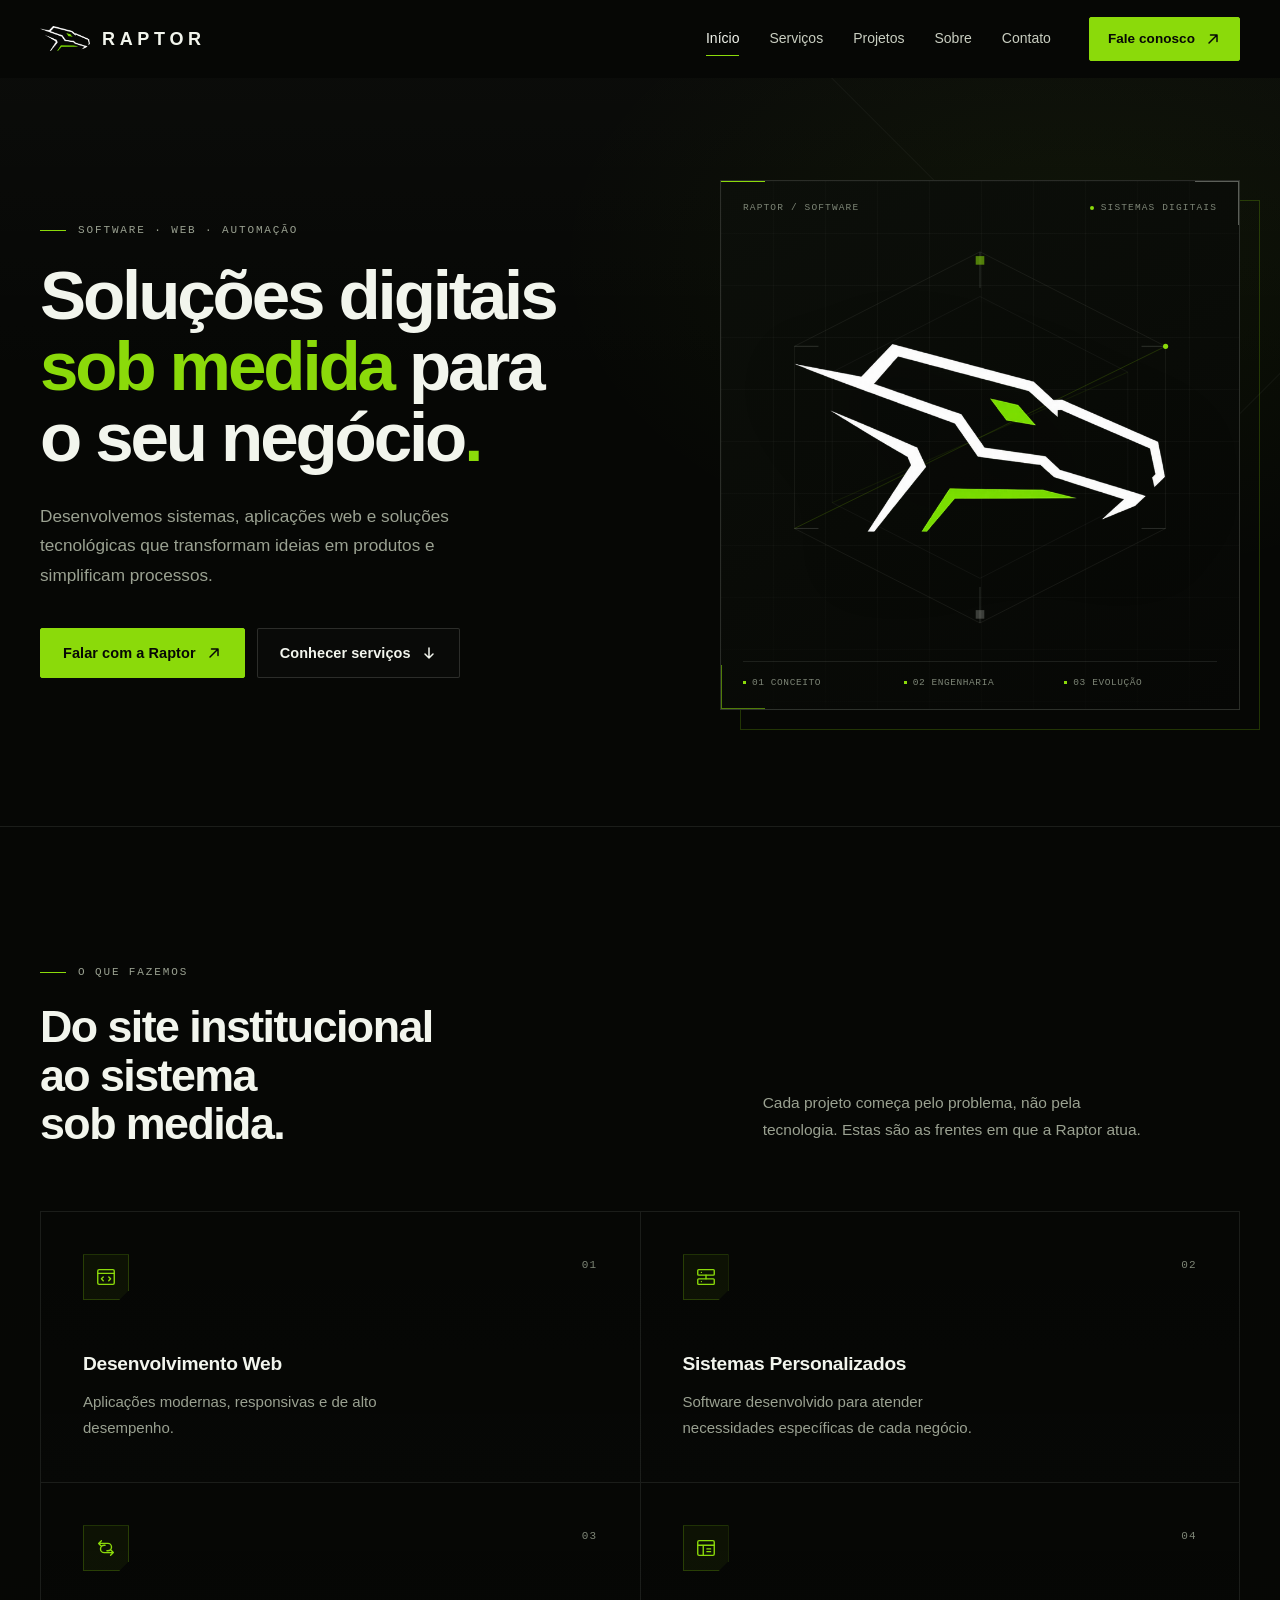
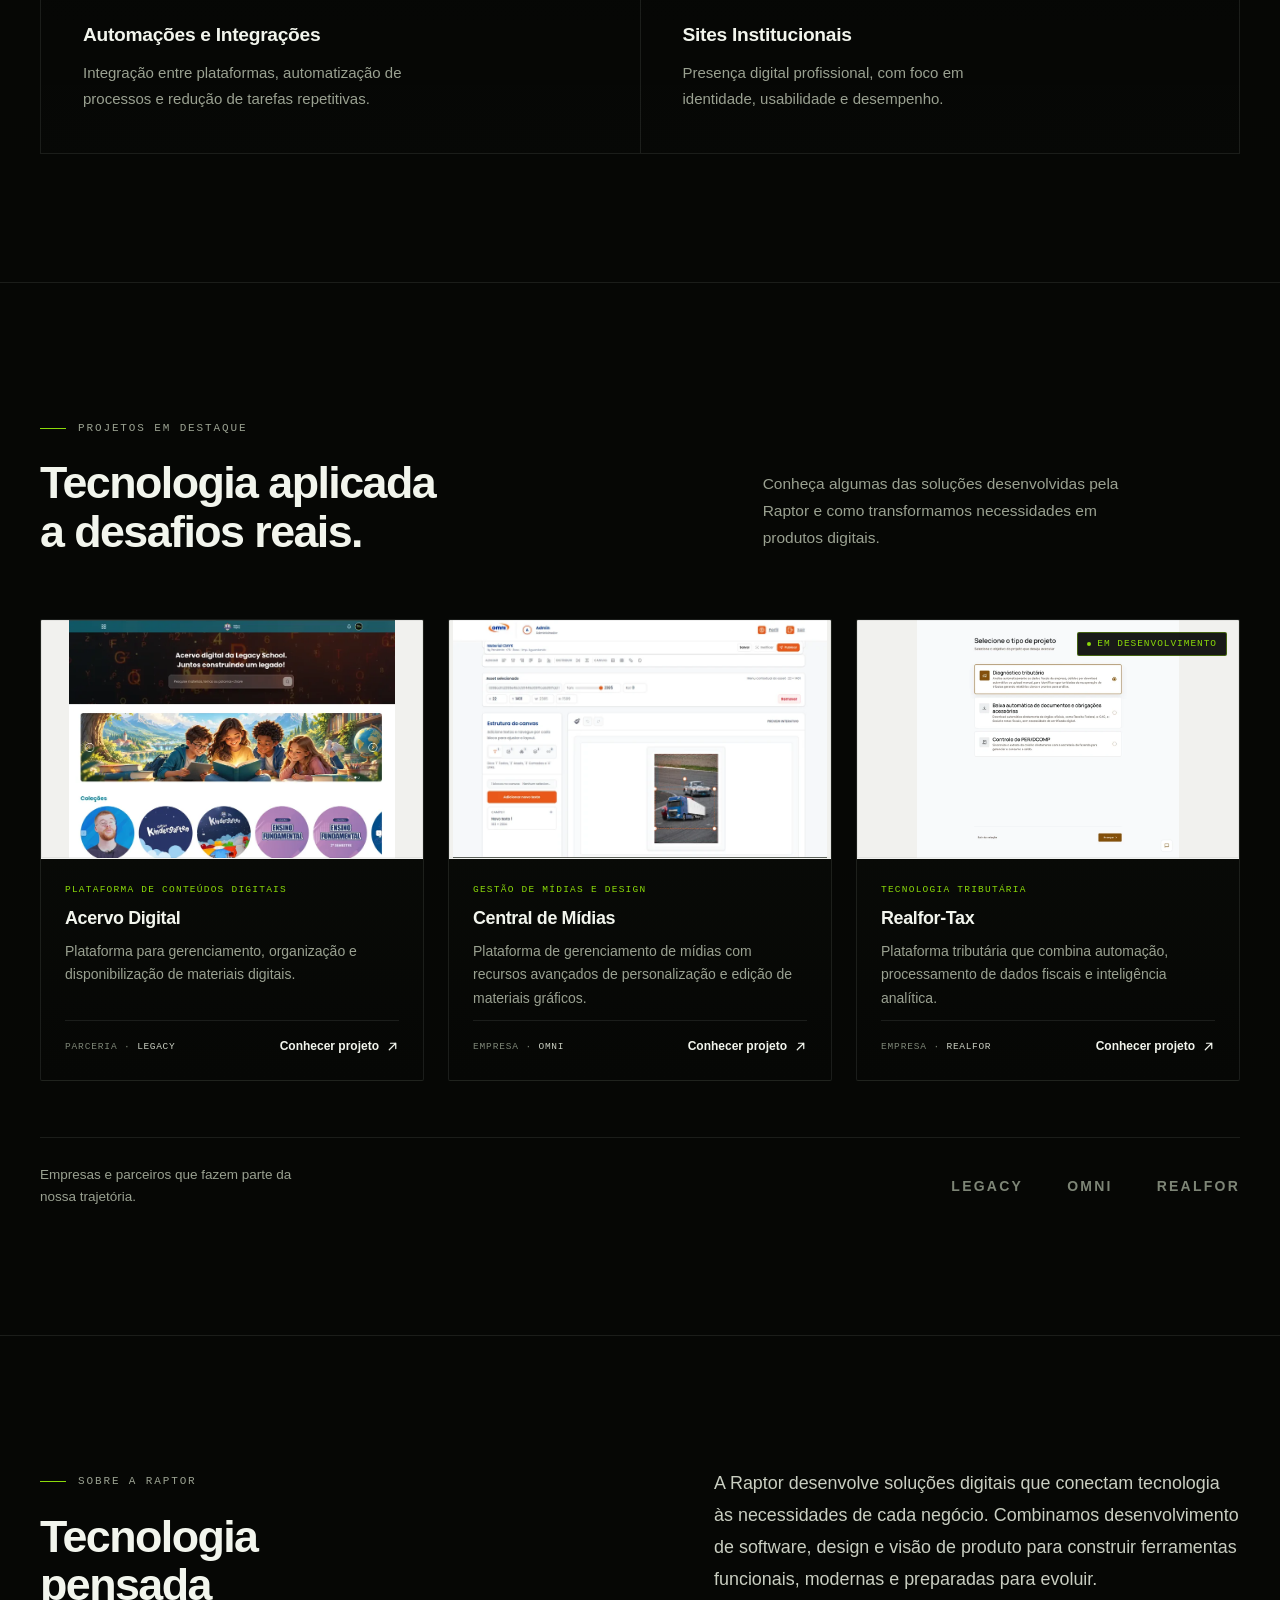
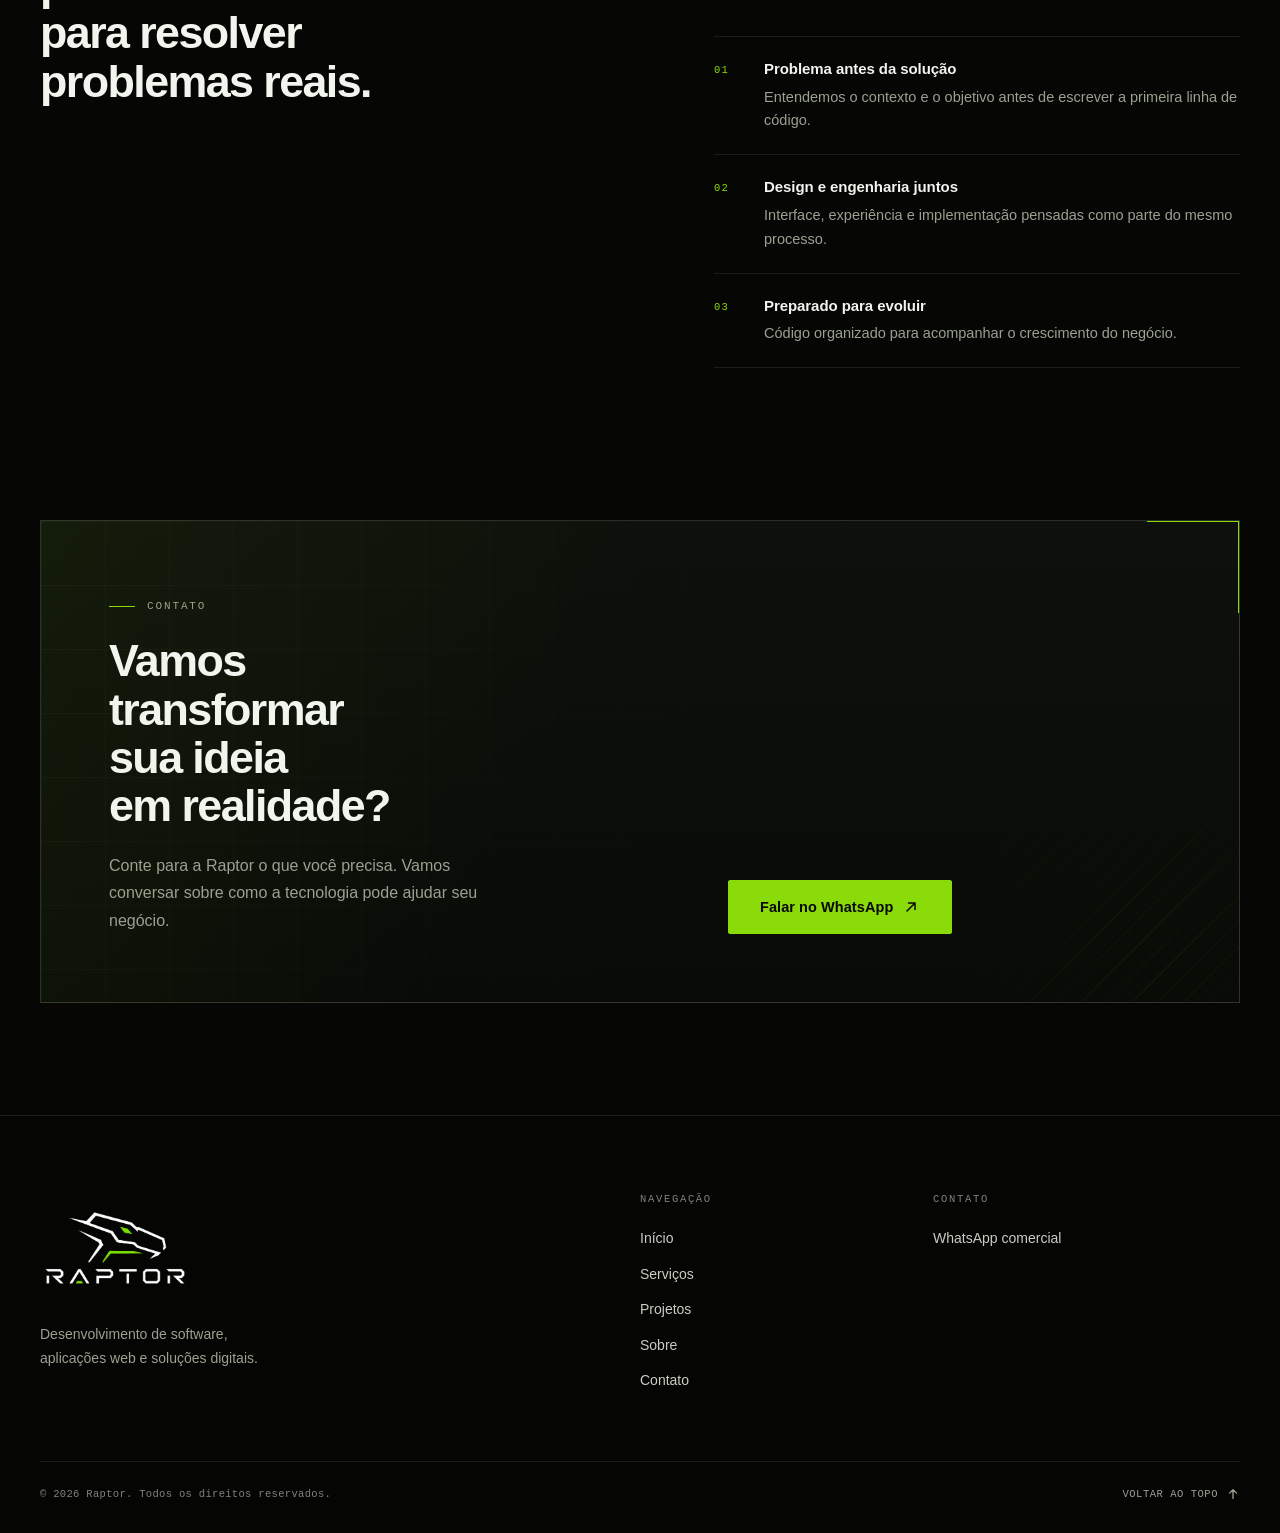
==== index.html @ cc2c335d "(initial): inicializa repositorio do site provisorio da Raptor" ====
<!DOCTYPE html>
<html lang="pt-BR" class="no-js">
<head>
  <meta charset="utf-8">
  <meta name="viewport" content="width=device-width, initial-scale=1">

  <title>Raptor — Desenvolvimento de software e soluções digitais</title>
  <meta name="description" content="A Raptor desenvolve sistemas, aplicações web e soluções digitais sob medida para o seu negócio.">
  <meta name="theme-color" content="#060705">
  <meta name="color-scheme" content="dark">

  <link rel="icon" href="assets/favicon.png" type="image/png" sizes="512x512">
  <link rel="apple-touch-icon" href="assets/favicon.png">
  <link rel="stylesheet" href="assets/styles.css">
  <link rel="preload" href="assets/logo-mark.webp" as="image" type="image/webp">

  <!-- Open Graph -->
  <meta property="og:type" content="website">
  <meta property="og:locale" content="pt_BR">
  <meta property="og:site_name" content="Raptor">
  <meta property="og:title" content="Raptor — Soluções digitais sob medida">
  <meta property="og:description" content="Sistemas, aplicações web e soluções tecnológicas que transformam ideias em produtos e simplificam processos.">
  <!-- PENDENTE: ao publicar, adicione og:url e use URLs absolutas em og:image/twitter:image. -->
  <meta property="og:image" content="assets/og-image.png">
  <meta property="og:image:width" content="1200">
  <meta property="og:image:height" content="630">
  <meta property="og:image:alt" content="Raptor — soluções digitais sob medida">
  <meta name="twitter:card" content="summary_large_image">
  <meta name="twitter:title" content="Raptor — Soluções digitais sob medida">
  <meta name="twitter:description" content="Sistemas, aplicações web e soluções tecnológicas que transformam ideias em produtos.">
  <meta name="twitter:image" content="assets/og-image.png">

  <script>document.documentElement.classList.replace('no-js', 'js');</script>
  <script src="assets/config.js" defer></script>
  <script src="assets/main.js" defer></script>
</head>
<body>
  <a class="skip-link" href="#conteudo">Pular para o conteúdo</a>

  <header class="site-header" data-header>
    <div class="container header__inner">
      <a class="brand" href="#inicio" aria-label="Raptor — ir para o início">
        <picture>
          <source srcset="assets/logo-mark.webp" type="image/webp">
          <img class="brand__mark" src="assets/logo-mark.png" alt="" width="640" height="326">
        </picture>
        <span class="brand__name">RAPTOR</span>
      </a>

      <nav class="nav" id="primary-nav" aria-label="Navegação principal">
        <ul class="nav__list">
          <li><a class="nav__link" href="#inicio" aria-current="true">Início</a></li>
          <li><a class="nav__link" href="#servicos">Serviços</a></li>
          <li><a class="nav__link" href="#projetos">Projetos</a></li>
          <li><a class="nav__link" href="#sobre">Sobre</a></li>
          <li><a class="nav__link" href="#contato">Contato</a></li>
        </ul>
        <a class="btn btn--primary nav__cta" href="#contato" data-whatsapp>
          Fale conosco
          <svg viewBox="0 0 16 16" fill="none" aria-hidden="true"><path d="M4 12 12 4M5.5 4H12v6.5" stroke="currentColor" stroke-width="1.5" stroke-linecap="round" stroke-linejoin="round"/></svg>
        </a>
      </nav>

      <button class="nav-toggle" type="button" aria-expanded="false" aria-controls="primary-nav" aria-label="Abrir menu">
        <span></span>
        <span></span>
      </button>
    </div>
  </header>

  <main id="conteudo">
    <!-- Hero -->
    <section class="hero" id="inicio" aria-labelledby="hero-title">
      <div class="container hero__grid">
        <div class="hero__content">
          <p class="eyebrow">Software · Web · Automação</p>
          <h1 class="hero__title" id="hero-title">
            Soluções digitais <span class="highlight">sob medida</span> para o seu negócio<span class="period">.</span>
          </h1>
          <p class="hero__lead">
            Desenvolvemos sistemas, aplicações web e soluções tecnológicas que transformam ideias em produtos e simplificam processos.
          </p>
          <div class="hero__actions">
            <a class="btn btn--primary" href="#contato" data-whatsapp>
              Falar com a Raptor
              <svg viewBox="0 0 16 16" fill="none" aria-hidden="true"><path d="M4 12 12 4M5.5 4H12v6.5" stroke="currentColor" stroke-width="1.5" stroke-linecap="round" stroke-linejoin="round"/></svg>
            </a>
            <a class="btn btn--secondary" href="#servicos">
              Conhecer serviços
              <svg viewBox="0 0 16 16" fill="none" aria-hidden="true"><path d="M8 3v10M4 9l4 4 4-4" stroke="currentColor" stroke-width="1.5" stroke-linecap="round" stroke-linejoin="round"/></svg>
            </a>
          </div>
        </div>

        <div class="hero__visual" aria-hidden="true">
          <div class="hero__frame"></div>
          <div class="hero__panel">
            <span class="hero__corner hero__corner--tr"></span>
            <span class="hero__corner hero__corner--bl"></span>

            <div class="hero__panel-top">
              <span>RAPTOR / SOFTWARE</span>
              <span class="hero__signal"><span class="hero__dot"></span>sistemas digitais</span>
            </div>

            <div class="hero__stage">
              <svg class="hero__geometry" viewBox="0 0 520 520" fill="none" preserveAspectRatio="xMidYMid meet">
                <path d="M260 44 476 154v212L260 476 44 366V154L260 44Z" stroke="rgba(241,246,235,.075)"/>
                <path d="M260 96 432 184v152L260 424 88 336V184L260 96Z" stroke="rgba(241,246,235,.05)"/>
                <path d="M44 366 476 154" stroke="rgba(139,218,10,.22)"/>
                <path d="M88 336 432 184" stroke="rgba(139,218,10,.10)"/>
                <path d="M260 44v42M260 434v42M44 154h28M448 154h28M44 366h28M448 366h28" stroke="rgba(241,246,235,.18)"/>
                <rect x="255" y="49" width="10" height="10" fill="#8bda0a" fill-opacity=".55"/>
                <rect x="255" y="461" width="10" height="10" fill="rgba(241,246,235,.22)"/>
                <circle cx="476" cy="154" r="3" fill="#8bda0a"/>
              </svg>
              <picture class="hero__mark">
                <source srcset="assets/logo-mark.webp" type="image/webp">
                <img src="assets/logo-mark.png" alt="" width="640" height="326" loading="eager" decoding="async">
              </picture>
            </div>

            <div class="hero__panel-bottom">
              <span><i></i>01 Conceito</span>
              <span><i></i>02 Engenharia</span>
              <span><i></i>03 Evolução</span>
            </div>
          </div>
        </div>
      </div>
    </section>

    <!-- Serviços -->
    <section class="section section--ruled" id="servicos" aria-labelledby="servicos-title">
      <div class="container">
        <div class="section-head">
          <div>
            <p class="eyebrow">O que fazemos</p>
            <h2 id="servicos-title">Do site institucional ao sistema sob medida.</h2>
          </div>
          <p class="section-head__intro">
            Cada projeto começa pelo problema, não pela tecnologia. Estas são as frentes em que a Raptor atua.
          </p>
        </div>

        <div class="services">
          <article class="service">
            <div class="service__top">
              <span class="service__icon">
                <svg viewBox="0 0 24 24" fill="none" aria-hidden="true"><rect x="3" y="4" width="18" height="16" rx="1.5" stroke="currentColor" stroke-width="1.5"/><path d="M3 8h18M9 12l-2 2 2 2M15 12l2 2-2 2" stroke="currentColor" stroke-width="1.5" stroke-linecap="round" stroke-linejoin="round"/></svg>
              </span>
              <span class="service__index">01</span>
            </div>
            <h3>Desenvolvimento Web</h3>
            <p>Aplicações modernas, responsivas e de alto desempenho.</p>
          </article>

          <article class="service">
            <div class="service__top">
              <span class="service__icon">
                <svg viewBox="0 0 24 24" fill="none" aria-hidden="true"><rect x="3" y="4" width="18" height="6" rx="1" stroke="currentColor" stroke-width="1.5"/><rect x="3" y="14" width="18" height="6" rx="1" stroke="currentColor" stroke-width="1.5"/><path d="M7 7h.01M7 17h.01M12 10v4" stroke="currentColor" stroke-width="1.5" stroke-linecap="round"/></svg>
              </span>
              <span class="service__index">02</span>
            </div>
            <h3>Sistemas Personalizados</h3>
            <p>Software desenvolvido para atender necessidades específicas de cada negócio.</p>
          </article>

          <article class="service">
            <div class="service__top">
              <span class="service__icon">
                <svg viewBox="0 0 24 24" fill="none" aria-hidden="true"><path d="M4 7h10a4 4 0 0 1 0 8h-1M7 4 4 7l3 3M20 17H10a4 4 0 0 1 0-8h1M17 14l3 3-3 3" stroke="currentColor" stroke-width="1.5" stroke-linecap="round" stroke-linejoin="round"/></svg>
              </span>
              <span class="service__index">03</span>
            </div>
            <h3>Automações e Integrações</h3>
            <p>Integração entre plataformas, automatização de processos e redução de tarefas repetitivas.</p>
          </article>

          <article class="service">
            <div class="service__top">
              <span class="service__icon">
                <svg viewBox="0 0 24 24" fill="none" aria-hidden="true"><rect x="3" y="4" width="18" height="16" rx="1.5" stroke="currentColor" stroke-width="1.5"/><path d="M3 9h18M9 9v11M13 13h4M13 16h4" stroke="currentColor" stroke-width="1.5" stroke-linecap="round"/></svg>
              </span>
              <span class="service__index">04</span>
            </div>
            <h3>Sites Institucionais</h3>
            <p>Presença digital profissional, com foco em identidade, usabilidade e desempenho.</p>
          </article>
        </div>
      </div>
    </section>

    <!-- Projetos -->
    <section class="section section--ruled" id="projetos" aria-labelledby="projetos-title">
      <div class="container">
        <div class="section-head">
          <div>
            <p class="eyebrow">Projetos em destaque</p>
            <h2 id="projetos-title">Tecnologia aplicada a desafios reais.</h2>
          </div>
          <p class="section-head__intro">
            Conheça algumas das soluções desenvolvidas pela Raptor e como transformamos necessidades em produtos digitais.
          </p>
        </div>

        <div class="projects">
          <a class="project-card" href="projetos/acervo-digital/" aria-label="Conhecer o projeto Acervo Digital">
            <div class="project-card__media">
              <picture>
                <source type="image/webp" srcset="projects/legacy/acervo-digital/home-sm.webp 800w, projects/legacy/acervo-digital/home-lg.webp 1312w" sizes="(max-width: 640px) 92vw, (max-width: 1024px) 90vw, 33vw">
                <img src="projects/legacy/acervo-digital/home.png" alt="Tela inicial do Acervo Digital." width="1312" height="956" loading="lazy" decoding="async">
              </picture>
            </div>
            <div class="project-card__body">
              <p class="project-card__cat">Plataforma de Conteúdos Digitais</p>
              <h3>Acervo Digital</h3>
              <p class="project-card__desc">Plataforma para gerenciamento, organização e disponibilização de materiais digitais.</p>
              <div class="project-card__foot">
                <span class="project-card__partner">Parceria · <strong>Legacy</strong></span>
                <span class="project-card__more">
                  Conhecer projeto
                  <svg viewBox="0 0 16 16" fill="none" aria-hidden="true"><path d="M4 12 12 4M5.5 4H12v6.5" stroke="currentColor" stroke-width="1.5" stroke-linecap="round" stroke-linejoin="round"/></svg>
                </span>
              </div>
            </div>
          </a>

          <a class="project-card" href="projetos/central-de-midias/" aria-label="Conhecer o projeto Central de Mídias">
            <div class="project-card__media">
              <picture>
                <source type="image/webp" srcset="projects/omni-co/central-midias/editor-sm.webp 800w, projects/omni-co/central-midias/editor-lg.webp 1502w" sizes="(max-width: 640px) 92vw, (max-width: 1024px) 90vw, 33vw">
                <img src="projects/omni-co/central-midias/editor.png" alt="Editor de imagens da Central de Mídias." width="1502" height="953" loading="lazy" decoding="async">
              </picture>
            </div>
            <div class="project-card__body">
              <p class="project-card__cat">Gestão de Mídias e Design</p>
              <h3>Central de Mídias</h3>
              <p class="project-card__desc">Plataforma de gerenciamento de mídias com recursos avançados de personalização e edição de materiais gráficos.</p>
              <div class="project-card__foot">
                <span class="project-card__partner">Empresa · <strong>Omni</strong></span>
                <span class="project-card__more">
                  Conhecer projeto
                  <svg viewBox="0 0 16 16" fill="none" aria-hidden="true"><path d="M4 12 12 4M5.5 4H12v6.5" stroke="currentColor" stroke-width="1.5" stroke-linecap="round" stroke-linejoin="round"/></svg>
                </span>
              </div>
            </div>
          </a>

          <a class="project-card" href="projetos/realfor-tax/" aria-label="Conhecer o projeto Realfor-Tax">
            <div class="project-card__media">
              <span class="pill project-card__status">Em desenvolvimento</span>
              <picture>
                <source type="image/webp" srcset="projects/realfor/realfor-tax/image-sm.webp 800w, projects/realfor/realfor-tax/image-lg.webp 1600w" sizes="(max-width: 640px) 92vw, (max-width: 1024px) 90vw, 33vw">
                <img src="projects/realfor/realfor-tax/image.png" alt="Tela de criação de projeto do Realfor-Tax." width="2560" height="2318" loading="lazy" decoding="async">
              </picture>
            </div>
            <div class="project-card__body">
              <p class="project-card__cat">Tecnologia Tributária</p>
              <h3>Realfor-Tax</h3>
              <p class="project-card__desc">Plataforma tributária que combina automação, processamento de dados fiscais e inteligência analítica.</p>
              <div class="project-card__foot">
                <span class="project-card__partner">Empresa · <strong>Realfor</strong></span>
                <span class="project-card__more">
                  Conhecer projeto
                  <svg viewBox="0 0 16 16" fill="none" aria-hidden="true"><path d="M4 12 12 4M5.5 4H12v6.5" stroke="currentColor" stroke-width="1.5" stroke-linecap="round" stroke-linejoin="round"/></svg>
                </span>
              </div>
            </div>
          </a>
        </div>

        <div class="partners">
          <p class="partners__label" id="partners-label">Empresas e parceiros que fazem parte da nossa trajetória.</p>
          <ul class="partners__list" aria-labelledby="partners-label">
            <li class="partner" data-partner="legacy">
              <span class="partner__name">Legacy</span>
            </li>
            <li class="partner" data-partner="omni">
              <span class="partner__name">Omni</span>
            </li>
            <li class="partner" data-partner="realfor">
              <span class="partner__name">Realfor</span>
            </li>
          </ul>
        </div>
      </div>
    </section>

    <!-- Sobre -->
    <section class="section section--ruled about" id="sobre" aria-labelledby="sobre-title">
      <div class="container about__grid">
        <div class="about__intro">
          <p class="eyebrow">Sobre a Raptor</p>
          <h2 id="sobre-title">Tecnologia pensada para resolver problemas reais.</h2>
        </div>

        <div class="about__body">
          <p class="about__lead">
            A Raptor desenvolve soluções digitais que conectam tecnologia às necessidades de cada negócio. Combinamos desenvolvimento de software, design e visão de produto para construir ferramentas funcionais, modernas e preparadas para evoluir.
          </p>

          <ul class="principles">
            <li>
              <span class="principles__num">01</span>
              <div>
                <h3>Problema antes da solução</h3>
                <p>Entendemos o contexto e o objetivo antes de escrever a primeira linha de código.</p>
              </div>
            </li>
            <li>
              <span class="principles__num">02</span>
              <div>
                <h3>Design e engenharia juntos</h3>
                <p>Interface, experiência e implementação pensadas como parte do mesmo processo.</p>
              </div>
            </li>
            <li>
              <span class="principles__num">03</span>
              <div>
                <h3>Preparado para evoluir</h3>
                <p>Código organizado para acompanhar o crescimento do negócio.</p>
              </div>
            </li>
          </ul>
        </div>
      </div>
    </section>

    <!-- Contato -->
    <section class="contact" id="contato" aria-labelledby="contato-title">
      <div class="container">
        <div class="contact__panel">
          <span class="contact__corner"></span>
          <div class="contact__copy">
            <p class="eyebrow">Contato</p>
            <h2 id="contato-title">Vamos transformar sua ideia em realidade?</h2>
            <p class="contact__lead">
              Conte para a Raptor o que você precisa. Vamos conversar sobre como a tecnologia pode ajudar seu negócio.
            </p>
          </div>

          <div class="contact__actions">
            <a class="btn btn--primary btn--large" href="#contato" data-whatsapp data-contact-cta>
              Falar no WhatsApp
              <svg viewBox="0 0 16 16" fill="none" aria-hidden="true"><path d="M4 12 12 4M5.5 4H12v6.5" stroke="currentColor" stroke-width="1.5" stroke-linecap="round" stroke-linejoin="round"/></svg>
            </a>
            <a class="btn btn--ghost" href="#contato" data-email-link hidden>
              Enviar e-mail
              <svg viewBox="0 0 16 16" fill="none" aria-hidden="true"><path d="M2.5 4.5h11v7h-11v-7ZM2.5 5l5.5 4 5.5-4" stroke="currentColor" stroke-width="1.5" stroke-linecap="round" stroke-linejoin="round"/></svg>
            </a>
            <p class="contact__note" id="contact-note" tabindex="-1" role="status" hidden>
              O canal de contato ainda não foi configurado.
            </p>
          </div>
        </div>
      </div>
    </section>
  </main>

  <footer class="footer">
    <div class="container">
      <div class="footer__grid">
        <div class="footer__brand">
          <a href="#inicio" aria-label="Raptor — ir para o início">
            <picture>
              <source srcset="assets/logo-raptor.webp" type="image/webp">
              <img src="assets/logo-raptor.png" alt="Raptor" width="900" height="643" loading="lazy" decoding="async">
            </picture>
          </a>
          <p>Desenvolvimento de software, aplicações web e soluções digitais.</p>
        </div>

        <nav class="footer__col" aria-label="Navegação do rodapé">
          <h2 class="footer__heading">Navegação</h2>
          <ul>
            <li><a class="footer__link" href="#inicio">Início</a></li>
            <li><a class="footer__link" href="#servicos">Serviços</a></li>
            <li><a class="footer__link" href="#projetos">Projetos</a></li>
            <li><a class="footer__link" href="#sobre">Sobre</a></li>
            <li><a class="footer__link" href="#contato">Contato</a></li>
          </ul>
        </nav>

        <div class="footer__col">
          <h2 class="footer__heading">Contato</h2>
          <ul>
            <li><a class="footer__link" href="#contato" data-whatsapp>WhatsApp comercial</a></li>
            <li hidden>
              <a class="footer__link" href="#contato" data-email-link hidden>
                <span data-email-text>E-mail</span>
              </a>
            </li>
            <li hidden><a class="footer__link" href="#contato" data-social="linkedin" hidden>LinkedIn</a></li>
            <li hidden><a class="footer__link" href="#contato" data-social="instagram" hidden>Instagram</a></li>
            <li hidden><a class="footer__link" href="#contato" data-social="github" hidden>GitHub</a></li>
          </ul>
        </div>
      </div>

      <div class="footer__bottom">
        <p>© <span data-year>2026</span> Raptor. Todos os direitos reservados.</p>
        <a class="footer__top" href="#inicio">
          Voltar ao topo
          <svg viewBox="0 0 16 16" fill="none" aria-hidden="true"><path d="M8 13V3M4 7l4-4 4 4" stroke="currentColor" stroke-width="1.5" stroke-linecap="round" stroke-linejoin="round"/></svg>
        </a>
      </div>
    </div>
  </footer>
</body>
</html>
---- assets/styles.css ----
/* ==========================================================================
   Raptor — landing page institucional
   ========================================================================== */

:root {
  --bg: #060705;
  --bg-deep: #050604;
  --surface: #0b0d09;
  --surface-2: #0e110c;
  --line: rgba(241, 246, 235, 0.09);
  --line-mid: rgba(241, 246, 235, 0.15);
  --line-strong: rgba(241, 246, 235, 0.24);
  --text: #f2f5ed;
  --text-soft: #c9cec1;
  --muted: #9aa191;
  --muted-dim: #7d8576;
  --green: #8bda0a;
  --green-hover: #9bea1a;
  --green-soft: rgba(139, 218, 10, 0.1);
  --green-line: rgba(139, 218, 10, 0.38);

  --font-sans: "Inter", "SF Pro Display", -apple-system, BlinkMacSystemFont, "Segoe UI", Roboto, Ubuntu, Cantarell, "Noto Sans", "Helvetica Neue", Arial, sans-serif;
  --font-mono: ui-monospace, SFMono-Regular, "SF Mono", Menlo, Consolas, "Liberation Mono", monospace;

  --header-h: 78px;
  --container: 1200px;
  --gutter: clamp(20px, 4vw, 40px);
  --ease: cubic-bezier(0.22, 0.61, 0.36, 1);
}

/* Base -------------------------------------------------------------------- */

*,
*::before,
*::after {
  box-sizing: border-box;
}

html {
  -webkit-text-size-adjust: 100%;
  scroll-behavior: smooth;
}

body {
  margin: 0;
  background: var(--bg);
  color: var(--text);
  font-family: var(--font-sans);
  font-size: 16px;
  line-height: 1.6;
  -webkit-font-smoothing: antialiased;
  -moz-osx-font-smoothing: grayscale;
  text-rendering: optimizeLegibility;
  overflow-x: hidden;
}

body.menu-open {
  overflow: hidden;
}

img,
svg,
picture {
  display: block;
}

img {
  max-width: 100%;
  height: auto;
}

h1,
h2,
h3,
p {
  margin: 0;
}

h1,
h2,
h3 {
  font-weight: 600;
  letter-spacing: -0.03em;
}

ul {
  margin: 0;
  padding: 0;
  list-style: none;
}

a {
  color: inherit;
  text-decoration: none;
}

button {
  font: inherit;
  color: inherit;
}

[hidden] {
  display: none !important;
}

::selection {
  background: var(--green);
  color: var(--bg);
}

:focus-visible {
  outline: 2px solid var(--green);
  outline-offset: 4px;
}

main {
  display: block;
}

.container {
  width: 100%;
  max-width: calc(var(--container) + (var(--gutter) * 2));
  margin-inline: auto;
  padding-inline: var(--gutter);
}

.skip-link {
  position: fixed;
  top: 12px;
  left: 12px;
  z-index: 300;
  padding: 12px 18px;
  background: var(--green);
  color: var(--bg);
  font-size: 14px;
  font-weight: 600;
  transform: translateY(-160%);
  transition: transform 0.2s var(--ease);
}

.skip-link:focus {
  transform: translateY(0);
  outline-color: var(--text);
}

/* Shared elements --------------------------------------------------------- */

.eyebrow {
  display: inline-flex;
  align-items: center;
  gap: 12px;
  margin-bottom: 22px;
  color: var(--muted);
  font-family: var(--font-mono);
  font-size: 11px;
  font-weight: 500;
  letter-spacing: 0.17em;
  line-height: 1.4;
  text-transform: uppercase;
}

.eyebrow::before {
  content: "";
  flex: none;
  width: 26px;
  height: 1px;
  background: var(--green);
}

.section {
  position: relative;
  padding-block: clamp(84px, 10vw, 128px);
}

.section--ruled {
  border-top: 1px solid var(--line);
}

section[id] {
  scroll-margin-top: calc(var(--header-h) + 28px);
}

h2 {
  max-width: 18ch;
  font-size: clamp(1.95rem, 3.5vw, 2.95rem);
  line-height: 1.08;
  letter-spacing: -0.035em;
  text-wrap: balance;
}

.btn {
  position: relative;
  display: inline-flex;
  align-items: center;
  justify-content: center;
  gap: 10px;
  min-height: 50px;
  padding: 0 22px;
  border: 1px solid transparent;
  border-radius: 2px;
  font-size: 14.5px;
  font-weight: 600;
  line-height: 1;
  letter-spacing: 0.005em;
  cursor: pointer;
  transition:
    background-color 0.22s var(--ease),
    border-color 0.22s var(--ease),
    color 0.22s var(--ease),
    transform 0.22s var(--ease);
}

.btn svg {
  flex: none;
  width: 16px;
  height: 16px;
  transition: transform 0.25s var(--ease);
}

.btn:active {
  transform: translateY(0) scale(0.99);
}

.btn--primary {
  background: var(--green);
  border-color: var(--green);
  color: #070806;
}

.btn--primary svg {
  color: #070806;
}

.btn--primary:hover {
  background: var(--green-hover);
  border-color: var(--green-hover);
  transform: translateY(-1px);
}

.btn--primary:hover svg {
  transform: translate(2px, -2px);
}

.btn--secondary,
.btn--ghost {
  background: rgba(241, 246, 235, 0.015);
  border-color: var(--line-mid);
  color: var(--text);
}

.btn--secondary:hover,
.btn--ghost:hover {
  background: var(--green-soft);
  border-color: var(--green-line);
  color: var(--green);
  transform: translateY(-1px);
}

.btn--secondary:hover svg {
  transform: translateY(2px);
}

.btn--ghost:hover svg {
  transform: translate(1px, -1px);
}

.btn--large {
  min-height: 54px;
  padding-inline: 28px;
}

/* Header ------------------------------------------------------------------ */

.site-header {
  position: sticky;
  top: 0;
  z-index: 100;
  height: var(--header-h);
  border-bottom: 1px solid transparent;
  transition:
    background-color 0.3s var(--ease),
    border-color 0.3s var(--ease),
    backdrop-filter 0.3s var(--ease);
}

.site-header.is-scrolled,
.site-header.is-open {
  background: rgba(6, 7, 5, 0.88);
  border-bottom-color: var(--line);
  -webkit-backdrop-filter: blur(14px);
  backdrop-filter: blur(14px);
}

.header__inner {
  display: flex;
  align-items: center;
  justify-content: space-between;
  gap: 32px;
  height: 100%;
}

.brand {
  display: inline-flex;
  align-items: center;
  gap: 12px;
  flex: none;
}

.brand__mark {
  width: 50px;
  height: auto;
}

.brand__name {
  padding-top: 1px;
  font-size: 18px;
  font-weight: 700;
  letter-spacing: 0.26em;
  line-height: 1;
}

.nav {
  display: flex;
  align-items: center;
  gap: 38px;
  margin-left: auto;
}

.nav__list {
  display: flex;
  align-items: center;
  gap: 30px;
}

.nav__link {
  position: relative;
  display: inline-block;
  padding-block: 9px;
  color: var(--text-soft);
  font-size: 14px;
  font-weight: 500;
  transition: color 0.2s var(--ease);
}

.nav__link::after {
  content: "";
  position: absolute;
  right: 100%;
  bottom: 3px;
  left: 0;
  height: 1px;
  background: var(--green);
  transition: right 0.3s var(--ease);
}

.nav__link:hover,
.nav__link[aria-current="true"] {
  color: var(--text);
}

.nav__link:hover::after,
.nav__link[aria-current="true"]::after {
  right: 0;
}

.nav__cta {
  min-height: 44px;
  padding-inline: 18px;
  font-size: 13.5px;
}

.nav-toggle {
  display: none;
  place-items: center;
  width: 44px;
  height: 44px;
  padding: 0;
  background: transparent;
  border: 1px solid var(--line-mid);
  border-radius: 2px;
  cursor: pointer;
}

.nav-toggle span {
  grid-area: 1 / 1;
  width: 18px;
  height: 1px;
  background: var(--text);
  transition: transform 0.25s var(--ease);
}

.nav-toggle span:first-child {
  transform: translateY(-3px);
}

.nav-toggle span:last-child {
  transform: translateY(3px);
}

.site-header.is-open .nav-toggle span:first-child {
  transform: rotate(45deg);
}

.site-header.is-open .nav-toggle span:last-child {
  transform: rotate(-45deg);
}

/* Hero -------------------------------------------------------------------- */

.hero {
  position: relative;
  isolation: isolate;
  overflow: clip;
  padding-block: clamp(64px, 8vw, 104px) clamp(72px, 9vw, 116px);
}

.hero::before {
  content: "";
  position: absolute;
  inset: 0;
  z-index: -1;
  background:
    radial-gradient(62% 66% at 84% 24%, rgba(139, 218, 10, 0.055), transparent 66%),
    linear-gradient(180deg, rgba(241, 246, 235, 0.018), transparent 42%);
  pointer-events: none;
}

.hero::after {
  content: "";
  position: absolute;
  z-index: -1;
  top: -24vw;
  right: -16vw;
  width: 44vw;
  height: 44vw;
  border: 1px solid rgba(241, 246, 235, 0.04);
  transform: rotate(45deg);
  pointer-events: none;
}

.hero__grid {
  display: grid;
  grid-template-columns: minmax(0, 1.06fr) minmax(0, 0.94fr);
  align-items: center;
  gap: clamp(44px, 6vw, 84px);
}

.hero__content {
  position: relative;
  z-index: 1;
}

.hero__title {
  max-width: 15ch;
  font-size: clamp(2.55rem, 5.4vw, 4.4rem);
  line-height: 1.03;
  letter-spacing: -0.045em;
  text-wrap: balance;
}

.hero__title .highlight {
  color: var(--green);
  white-space: nowrap;
}

.hero__title .period {
  color: var(--green);
}

.hero__lead {
  max-width: 47ch;
  margin-top: 28px;
  color: var(--muted);
  font-size: clamp(1rem, 1.4vw, 1.075rem);
  line-height: 1.72;
}

.hero__actions {
  display: flex;
  flex-wrap: wrap;
  gap: 12px;
  margin-top: 38px;
}

.hero__visual {
  position: relative;
  justify-self: end;
  width: 100%;
  max-width: 520px;
  aspect-ratio: 1 / 1.02;
}

.hero__frame {
  position: absolute;
  inset: 20px -20px -20px 20px;
  border: 1px solid rgba(139, 218, 10, 0.22);
  pointer-events: none;
}

.hero__panel {
  position: relative;
  display: flex;
  flex-direction: column;
  height: 100%;
  padding: 20px 22px;
  overflow: hidden;
  border: 1px solid var(--line-mid);
  background:
    linear-gradient(152deg, #0c0f0a 0%, #090b07 52%, #060705 100%);
}

.hero__panel::before {
  content: "";
  position: absolute;
  inset: 0;
  background-image:
    linear-gradient(to right, rgba(241, 246, 235, 0.035) 1px, transparent 1px),
    linear-gradient(to bottom, rgba(241, 246, 235, 0.035) 1px, transparent 1px);
  background-size: 52px 52px;
  -webkit-mask-image: radial-gradient(120% 100% at 50% 42%, #000 26%, transparent 76%);
  mask-image: radial-gradient(120% 100% at 50% 42%, #000 26%, transparent 76%);
  pointer-events: none;
}

.hero__panel::after {
  content: "";
  position: absolute;
  top: 0;
  left: 0;
  width: 44px;
  height: 1px;
  background: var(--green);
  box-shadow: 0 0 0 0 transparent;
}

.hero__corner {
  position: absolute;
  width: 44px;
  height: 44px;
  pointer-events: none;
}

.hero__corner--tr {
  top: 0;
  right: 0;
  border-top: 1px solid rgba(241, 246, 235, 0.35);
  border-right: 1px solid rgba(241, 246, 235, 0.35);
}

.hero__corner--bl {
  bottom: 0;
  left: 0;
  border-bottom: 1px solid rgba(139, 218, 10, 0.55);
  border-left: 1px solid rgba(139, 218, 10, 0.55);
}

.hero__panel-top {
  position: relative;
  z-index: 1;
  display: flex;
  align-items: center;
  justify-content: space-between;
  gap: 12px;
  color: var(--muted-dim);
  font-family: var(--font-mono);
  font-size: 9.5px;
  letter-spacing: 0.12em;
  line-height: 1.4;
  text-transform: uppercase;
}

.hero__signal {
  display: inline-flex;
  align-items: center;
  gap: 7px;
}

.hero__dot {
  width: 4px;
  height: 4px;
  background: var(--green);
  border-radius: 50%;
}

.hero__stage {
  position: relative;
  display: grid;
  flex: 1;
  place-items: center;
  min-height: 0;
  padding-block: 16px;
}

.hero__geometry {
  position: absolute;
  inset: 0;
  width: 100%;
  height: 100%;
}

.hero__mark {
  position: relative;
  z-index: 1;
  width: 78%;
  max-width: 390px;
  filter: drop-shadow(0 20px 34px rgba(0, 0, 0, 0.5));
}

.hero__mark img {
  width: 100%;
  height: auto;
}

.hero__panel-bottom {
  position: relative;
  z-index: 1;
  display: grid;
  grid-template-columns: repeat(3, minmax(0, 1fr));
  gap: 8px;
  padding-top: 14px;
  border-top: 1px solid var(--line);
  color: var(--muted-dim);
  font-family: var(--font-mono);
  font-size: 9.5px;
  letter-spacing: 0.06em;
  line-height: 1.4;
  text-transform: uppercase;
}

.hero__panel-bottom span {
  display: inline-flex;
  align-items: center;
  gap: 6px;
  white-space: nowrap;
}

.hero__panel-bottom i {
  width: 3px;
  height: 3px;
  flex: none;
  background: var(--green);
}

@media (prefers-reduced-motion: no-preference) {
  .hero__content > * {
    animation: hero-in 0.75s var(--ease) both;
  }

  .hero__content > :nth-child(2) {
    animation-delay: 0.06s;
  }

  .hero__content > :nth-child(3) {
    animation-delay: 0.12s;
  }

  .hero__content > :nth-child(4) {
    animation-delay: 0.18s;
  }

  .hero__visual {
    animation: hero-visual-in 1s 0.12s var(--ease) both;
  }
}

@keyframes hero-in {
  from {
    opacity: 0;
    transform: translateY(14px);
  }
  to {
    opacity: 1;
    transform: translateY(0);
  }
}

@keyframes hero-visual-in {
  from {
    opacity: 0;
    transform: translateY(18px) scale(0.99);
  }
  to {
    opacity: 1;
    transform: translateY(0) scale(1);
  }
}

/* Services ---------------------------------------------------------------- */

.section-head {
  display: grid;
  grid-template-columns: minmax(0, 1.15fr) minmax(0, 0.85fr);
  align-items: end;
  gap: clamp(32px, 6vw, 88px);
  margin-bottom: clamp(44px, 5.5vw, 64px);
}

.section-head h2 {
  max-width: 16ch;
}

.section-head__intro {
  max-width: 44ch;
  margin-bottom: 4px;
  color: var(--muted);
  font-size: 15.5px;
  line-height: 1.72;
}

.services {
  display: grid;
  grid-template-columns: repeat(2, minmax(0, 1fr));
  border-top: 1px solid var(--line);
  border-left: 1px solid var(--line);
}

.service {
  position: relative;
  padding: clamp(28px, 3.4vw, 42px);
  border-right: 1px solid var(--line);
  border-bottom: 1px solid var(--line);
  background: linear-gradient(180deg, transparent, rgba(241, 246, 235, 0.008));
  transition: background-color 0.3s var(--ease);
}

.service::before {
  content: "";
  position: absolute;
  top: -1px;
  left: 0;
  width: 0;
  height: 1px;
  background: var(--green);
  transition: width 0.4s var(--ease);
}

.service:hover {
  background: var(--surface);
}

.service:hover::before {
  width: 100%;
}

.service__top {
  display: flex;
  align-items: flex-start;
  justify-content: space-between;
  margin-bottom: clamp(36px, 4.5vw, 52px);
}

.service__icon {
  display: grid;
  place-items: center;
  width: 46px;
  height: 46px;
  color: var(--green);
  background: rgba(139, 218, 10, 0.055);
  border: 1px solid rgba(139, 218, 10, 0.22);
  clip-path: polygon(0 0, 100% 0, 100% calc(100% - 10px), calc(100% - 10px) 100%, 0 100%);
  transition:
    background-color 0.25s var(--ease),
    border-color 0.25s var(--ease);
}

.service:hover .service__icon {
  background: rgba(139, 218, 10, 0.11);
  border-color: rgba(139, 218, 10, 0.42);
}

.service__icon svg {
  width: 22px;
  height: 22px;
}

.service__index {
  padding-top: 3px;
  color: var(--muted-dim);
  font-family: var(--font-mono);
  font-size: 11px;
  letter-spacing: 0.12em;
}

.service h3 {
  margin-bottom: 12px;
  font-size: clamp(1.12rem, 1.5vw, 1.28rem);
  font-weight: 600;
  line-height: 1.3;
  letter-spacing: -0.015em;
}

.service p {
  max-width: 40ch;
  color: var(--muted);
  font-size: 15px;
  line-height: 1.7;
}

/* About ------------------------------------------------------------------- */

.about__grid {
  display: grid;
  grid-template-columns: minmax(0, 1fr) minmax(0, 0.92fr);
  gap: clamp(48px, 8vw, 120px);
}

.about__intro h2 {
  max-width: 14ch;
}

.about__body {
  padding-top: 4px;
}

.about__lead {
  margin-bottom: 40px;
  color: var(--text-soft);
  font-size: clamp(1.02rem, 1.4vw, 1.14rem);
  line-height: 1.78;
}

.principles {
  border-top: 1px solid var(--line);
}

.principles li {
  display: grid;
  grid-template-columns: 38px minmax(0, 1fr);
  gap: 12px;
  padding-block: 21px;
  border-bottom: 1px solid var(--line);
}

.principles__num {
  padding-top: 4px;
  color: var(--green);
  font-family: var(--font-mono);
  font-size: 10.5px;
  letter-spacing: 0.1em;
}

.principles h3 {
  margin-bottom: 5px;
  font-size: 15px;
  font-weight: 600;
  line-height: 1.5;
  letter-spacing: -0.005em;
}

.principles p {
  color: var(--muted);
  font-size: 14.5px;
  line-height: 1.65;
}

/* Contact ----------------------------------------------------------------- */

.contact {
  padding-block: clamp(16px, 2vw, 24px) clamp(72px, 9vw, 112px);
}

.contact__panel {
  position: relative;
  display: grid;
  grid-template-columns: minmax(0, 1.1fr) minmax(0, 0.9fr);
  align-items: end;
  gap: clamp(40px, 6vw, 80px);
  overflow: hidden;
  padding: clamp(36px, 5.5vw, 68px);
  border: 1px solid var(--line-mid);
  background:
    linear-gradient(118deg, rgba(139, 218, 10, 0.06), transparent 44%),
    linear-gradient(180deg, #0d100b, #090b07);
}

.contact__panel::before {
  content: "";
  position: absolute;
  inset: 0;
  background-image:
    linear-gradient(to right, rgba(241, 246, 235, 0.035) 1px, transparent 1px),
    linear-gradient(to bottom, rgba(241, 246, 235, 0.035) 1px, transparent 1px);
  background-size: 64px 64px;
  -webkit-mask-image: linear-gradient(110deg, #000 0%, transparent 62%);
  mask-image: linear-gradient(110deg, #000 0%, transparent 62%);
  pointer-events: none;
}

.contact__panel::after {
  content: "";
  position: absolute;
  right: -90px;
  bottom: -130px;
  width: 380px;
  height: 380px;
  background: repeating-linear-gradient(
    135deg,
    rgba(139, 218, 10, 0.12) 0 1px,
    transparent 1px 18px
  );
  -webkit-mask-image: radial-gradient(closest-side, #000, transparent);
  mask-image: radial-gradient(closest-side, #000, transparent);
  opacity: 0.55;
  pointer-events: none;
}

.contact__corner {
  position: absolute;
  top: 0;
  right: 0;
  width: 92px;
  height: 92px;
  border-top: 1px solid var(--green);
  border-right: 1px solid var(--green);
  pointer-events: none;
}

.contact__copy,
.contact__actions {
  position: relative;
  z-index: 1;
}

.contact__copy h2 {
  max-width: 15ch;
}

.contact__lead {
  max-width: 46ch;
  margin-top: 22px;
  color: var(--muted);
  font-size: 16px;
  line-height: 1.72;
}

.contact__actions {
  display: flex;
  flex-direction: column;
  align-items: flex-start;
  gap: 14px;
}

.contact__actions .btn {
  min-width: 224px;
}

.contact__note {
  max-width: 36ch;
  color: var(--green);
  font-size: 13px;
  line-height: 1.55;
}

.contact__note:focus {
  outline: none;
}

/* Footer ------------------------------------------------------------------ */

.footer {
  padding-block: clamp(52px, 6vw, 76px) 30px;
  border-top: 1px solid var(--line);
  background: var(--bg-deep);
}

.footer__grid {
  display: grid;
  grid-template-columns: 1.5fr 0.62fr 0.88fr;
  gap: clamp(40px, 6vw, 80px);
}

.footer__brand img {
  width: 152px;
  margin-bottom: 22px;
}

.footer__brand p {
  max-width: 31ch;
  color: var(--muted);
  font-size: 14px;
  line-height: 1.7;
}

.footer__heading {
  margin-bottom: 18px;
  color: var(--muted-dim);
  font-family: var(--font-mono);
  font-size: 10.5px;
  font-weight: 500;
  letter-spacing: 0.16em;
  line-height: 1.4;
  text-transform: uppercase;
}

.footer__col ul {
  display: grid;
  gap: 10px;
}

.footer__link {
  display: inline-block;
  color: var(--text-soft);
  font-size: 14px;
  overflow-wrap: anywhere;
  transition: color 0.2s var(--ease);
}

.footer__link:hover {
  color: var(--green);
}

.footer__bottom {
  display: flex;
  align-items: center;
  justify-content: space-between;
  gap: 20px;
  margin-top: clamp(48px, 6vw, 68px);
  padding-top: 24px;
  border-top: 1px solid var(--line);
}

.footer__bottom p {
  color: var(--muted-dim);
  font-family: var(--font-mono);
  font-size: 10.5px;
  letter-spacing: 0.03em;
  line-height: 1.5;
}

.footer__top {
  display: inline-flex;
  align-items: center;
  gap: 8px;
  color: var(--muted);
  font-family: var(--font-mono);
  font-size: 10.5px;
  letter-spacing: 0.05em;
  text-transform: uppercase;
  transition: color 0.2s var(--ease);
}

.footer__top svg {
  width: 14px;
  height: 14px;
  transition: transform 0.25s var(--ease);
}

.footer__top:hover {
  color: var(--green);
}

.footer__top:hover svg {
  transform: translateY(-2px);
}

/* Responsive -------------------------------------------------------------- */

@media (max-width: 1024px) {
  .hero__grid {
    gap: 44px;
  }

  .hero__visual {
    max-width: 460px;
  }

  .hero__title {
    font-size: clamp(2.5rem, 5.6vw, 3.9rem);
  }
}

@media (max-width: 920px) {
  :root {
    --header-h: 68px;
  }

  .nav-toggle {
    display: grid;
    position: relative;
    z-index: 2;
  }

  .nav {
    position: fixed;
    inset: var(--header-h) 0 auto;
    display: flex;
    flex-direction: column;
    align-items: stretch;
    gap: 0;
    height: calc(100vh - var(--header-h));
    height: calc(100dvh - var(--header-h));
    margin: 0;
    padding: 28px var(--gutter) 40px;
    overflow-y: auto;
    background: var(--bg);
    border-top: 1px solid var(--line);
    opacity: 0;
    visibility: hidden;
    transform: translateY(-8px);
    transition:
      opacity 0.25s var(--ease),
      transform 0.25s var(--ease),
      visibility 0s linear 0.25s;
  }

  .site-header.is-open .nav {
    opacity: 1;
    visibility: visible;
    transform: translateY(0);
    transition-delay: 0s;
  }

  .nav__list {
    flex-direction: column;
    align-items: stretch;
    gap: 0;
  }

  .nav__link {
    display: block;
    padding-block: 18px;
    border-bottom: 1px solid var(--line);
    font-size: 22px;
    font-weight: 500;
    letter-spacing: -0.02em;
  }

  .nav__link::after {
    display: none;
  }

  .nav__link[aria-current="true"] {
    color: var(--green);
  }

  .nav__cta {
    justify-content: center;
    width: 100%;
    min-height: 52px;
    margin-top: 28px;
    font-size: 14.5px;
  }

  .hero__grid {
    grid-template-columns: minmax(0, 1fr);
    gap: 56px;
  }

  .hero__content {
    max-width: 680px;
  }

  .hero__title {
    max-width: 16ch;
    font-size: clamp(2.55rem, 7vw, 4rem);
  }

  .hero__visual {
    justify-self: start;
    max-width: 500px;
    width: 100%;
    aspect-ratio: 1 / 0.94;
  }

  .section-head {
    grid-template-columns: minmax(0, 1fr);
    align-items: start;
    gap: 22px;
  }

  .section-head__intro {
    max-width: 52ch;
    margin: 0;
  }

  .about__grid {
    grid-template-columns: minmax(0, 1fr);
    gap: 40px;
  }

  .about__intro h2 {
    max-width: 17ch;
  }

  .contact__panel {
    grid-template-columns: minmax(0, 1fr);
    align-items: start;
    gap: 36px;
  }

  .contact__copy h2 {
    max-width: 18ch;
  }

  .footer__grid {
    grid-template-columns: 1.4fr 0.8fr 1fr;
    gap: 32px;
  }
}

@media (max-width: 720px) {
  .services {
    grid-template-columns: minmax(0, 1fr);
  }

  .service__top {
    margin-bottom: 32px;
  }

  .footer__grid {
    grid-template-columns: 1fr 1fr;
    gap: 40px 28px;
  }

  .footer__brand {
    grid-column: 1 / -1;
  }

  .footer__bottom {
    flex-direction: column;
    align-items: flex-start;
    gap: 14px;
  }
}

@media (max-width: 560px) {
  .brand__mark {
    width: 42px;
  }

  .brand__name {
    font-size: 16px;
    letter-spacing: 0.22em;
  }

  .hero {
    padding-block: 48px 78px;
  }

  .hero__title {
    font-size: clamp(2.2rem, 10.2vw, 2.9rem);
    letter-spacing: -0.04em;
  }

  .hero__lead {
    margin-top: 22px;
    font-size: 15.5px;
  }

  .hero__actions {
    flex-direction: column;
    align-items: stretch;
    margin-top: 30px;
  }

  .hero__actions .btn {
    width: 100%;
  }

  .hero__visual {
    aspect-ratio: 1 / 1.04;
  }

  .hero__frame {
    inset: 12px -12px -12px 12px;
  }

  .hero__panel {
    padding: 16px;
  }

  .hero__panel-top {
    font-size: 8px;
    letter-spacing: 0.08em;
  }

  .hero__mark {
    width: 84%;
  }

  .hero__panel-bottom {
    gap: 4px;
    font-size: 7.5px;
    letter-spacing: 0.02em;
  }

  .hero__panel-bottom span {
    gap: 4px;
  }

  .section {
    padding-block: 72px;
  }

  .contact__panel {
    padding: 30px 22px 34px;
  }

  .contact__corner {
    width: 56px;
    height: 56px;
  }

  .contact__actions {
    align-items: stretch;
  }

  .contact__actions .btn {
    width: 100%;
    min-width: 0;
  }

  .footer__grid {
    grid-template-columns: 1fr;
  }

  .footer__brand img {
    width: 138px;
  }
}

@media (prefers-reduced-motion: reduce) {
  html {
    scroll-behavior: auto;
  }

  *,
  *::before,
  *::after {
    animation-duration: 0.001ms !important;
    animation-iteration-count: 1 !important;
    transition-duration: 0.001ms !important;
  }
}

/* ==========================================================================
   Projetos em destaque
   ========================================================================== */

.pill {
  display: inline-flex;
  align-items: center;
  gap: 6px;
  padding: 5px 9px;
  border: 1px solid rgba(139, 218, 10, 0.38);
  border-radius: 2px;
  background: rgba(6, 7, 5, 0.92);
  color: var(--green);
  font-family: var(--font-mono);
  font-size: 9.5px;
  font-weight: 500;
  letter-spacing: 0.1em;
  line-height: 1.2;
  text-transform: uppercase;
}

.pill::before {
  content: "";
  flex: none;
  width: 4px;
  height: 4px;
  background: currentColor;
  border-radius: 50%;
}

.projects {
  display: grid;
  grid-template-columns: repeat(3, minmax(0, 1fr));
  gap: clamp(16px, 2vw, 24px);
}

.project-card {
  position: relative;
  display: flex;
  flex-direction: column;
  overflow: hidden;
  border: 1px solid var(--line);
  border-radius: 2px;
  background: linear-gradient(180deg, var(--surface), var(--bg));
  color: inherit;
  transition:
    border-color 0.3s var(--ease),
    transform 0.3s var(--ease),
    background-color 0.3s var(--ease);
}

.project-card::before {
  content: "";
  position: absolute;
  top: 0;
  left: 0;
  z-index: 3;
  width: 0;
  height: 1px;
  background: var(--green);
  transition: width 0.45s var(--ease);
}

.project-card:hover,
.project-card:focus-visible {
  border-color: var(--line-strong);
  transform: translateY(-3px);
}

.project-card:hover::before,
.project-card:focus-visible::before {
  width: 100%;
}

.project-card:focus-visible {
  outline-offset: 3px;
}

.project-card__media {
  position: relative;
  aspect-ratio: 16 / 10;
  overflow: hidden;
  border-bottom: 1px solid var(--line);
  background: #f1f1ee;
}

.project-card__media::after {
  content: "";
  position: absolute;
  inset: 0;
  box-shadow: inset 0 0 0 1px rgba(6, 7, 5, 0.06);
  pointer-events: none;
}

.project-card__media img {
  position: absolute;
  inset: 0;
  width: 100%;
  height: 100%;
  object-fit: contain;
  transition: transform 0.7s var(--ease);
}

.project-card:hover .project-card__media img {
  transform: scale(1.015);
}

.project-card__status {
  position: absolute;
  top: 12px;
  right: 12px;
  z-index: 2;
}

.project-card__body {
  display: flex;
  flex: 1;
  flex-direction: column;
  gap: 10px;
  padding: clamp(18px, 2vw, 24px);
}

.project-card__cat {
  color: var(--green);
  font-family: var(--font-mono);
  font-size: 9.5px;
  letter-spacing: 0.13em;
  line-height: 1.5;
  text-transform: uppercase;
}

.project-card h3 {
  font-size: clamp(1.12rem, 1.3vw, 1.26rem);
  font-weight: 600;
  line-height: 1.25;
  letter-spacing: -0.02em;
}

.project-card__desc {
  color: var(--muted);
  font-size: 14px;
  line-height: 1.68;
}

.project-card__foot {
  display: flex;
  align-items: center;
  justify-content: space-between;
  gap: 12px;
  margin-top: auto;
  padding-top: 16px;
  border-top: 1px solid var(--line);
}

.project-card__partner {
  font-family: var(--font-mono);
  font-size: 9.5px;
  letter-spacing: 0.09em;
  line-height: 1.4;
  color: var(--muted-dim);
  text-transform: uppercase;
}

.project-card__partner strong {
  color: var(--text-soft);
  font-weight: 500;
  letter-spacing: 0.07em;
}

.project-card__more {
  display: inline-flex;
  flex: none;
  align-items: center;
  gap: 7px;
  color: var(--text);
  font-size: 12px;
  font-weight: 600;
  white-space: nowrap;
  transition: color 0.25s var(--ease);
}

.project-card__more svg {
  width: 13px;
  height: 13px;
  transition: transform 0.25s var(--ease);
}

.project-card:hover .project-card__more {
  color: var(--green);
}

.project-card:hover .project-card__more svg {
  transform: translate(2px, -2px);
}

/* Parceiros --------------------------------------------------------------- */

.partners {
  display: flex;
  flex-wrap: wrap;
  align-items: center;
  justify-content: space-between;
  gap: 20px 40px;
  margin-top: clamp(36px, 4.5vw, 56px);
  padding-top: 26px;
  border-top: 1px solid var(--line);
}

.partners__label {
  max-width: 36ch;
  color: var(--muted);
  font-size: 13.5px;
  line-height: 1.6;
}

.partners__list {
  display: flex;
  flex-wrap: wrap;
  align-items: center;
  gap: clamp(22px, 3.5vw, 44px);
}

.partner {
  display: inline-flex;
  align-items: center;
  min-height: 28px;
}

.partner img {
  width: auto;
  height: 28px;
  max-width: 150px;
  object-fit: contain;
  opacity: 0.8;
  transition: opacity 0.25s var(--ease);
}

.partner:hover img {
  opacity: 1;
}

.partner__name {
  color: var(--muted-dim);
  font-size: 14px;
  font-weight: 600;
  letter-spacing: 0.16em;
  line-height: 1;
  text-transform: uppercase;
  transition: color 0.25s var(--ease);
}

.partner:hover .partner__name {
  color: var(--text-soft);
}

/* ==========================================================================
   Páginas de projeto
   ========================================================================== */

.case-hero {
  position: relative;
  isolation: isolate;
  padding-block: clamp(24px, 3vw, 36px) clamp(52px, 6vw, 80px);
}

.case-hero::before {
  content: "";
  position: absolute;
  inset: 0;
  z-index: -1;
  background:
    radial-gradient(58% 52% at 78% 6%, rgba(139, 218, 10, 0.05), transparent 68%),
    linear-gradient(180deg, rgba(241, 246, 235, 0.016), transparent 38%);
  pointer-events: none;
}

.breadcrumb {
  margin-bottom: clamp(28px, 3.2vw, 40px);
}

.breadcrumb ol {
  display: flex;
  flex-wrap: wrap;
  align-items: center;
  gap: 9px;
  margin: 0;
  padding: 0;
  list-style: none;
}

.breadcrumb li {
  display: inline-flex;
  align-items: center;
  gap: 9px;
  color: var(--muted-dim);
  font-family: var(--font-mono);
  font-size: 10px;
  letter-spacing: 0.1em;
  line-height: 1.4;
  text-transform: uppercase;
}

.breadcrumb li + li::before {
  content: "/";
  color: rgba(241, 246, 235, 0.2);
}

.breadcrumb a {
  color: var(--muted);
  transition: color 0.2s var(--ease);
}

.breadcrumb a:hover {
  color: var(--green);
}

.breadcrumb [aria-current="page"] {
  color: var(--text-soft);
}

.case-hero__head {
  display: grid;
  grid-template-columns: minmax(0, 1.4fr) minmax(0, 0.6fr);
  align-items: end;
  gap: clamp(28px, 4.5vw, 64px);
  margin-bottom: clamp(32px, 4vw, 52px);
}

.case-hero h1 {
  max-width: 20ch;
  font-size: clamp(2.35rem, 4.8vw, 3.85rem);
  line-height: 1.02;
  letter-spacing: -0.045em;
}

.case-hero .eyebrow {
  margin-bottom: 18px;
}

.case-hero__subtitle {
  max-width: 52ch;
  margin-top: 20px;
  color: var(--muted);
  font-size: clamp(1rem, 1.4vw, 1.1rem);
  line-height: 1.7;
}

.case-meta {
  display: grid;
  gap: 13px;
  margin: 0;
  padding-top: 18px;
  border-top: 1px solid var(--line-mid);
}

.case-meta div {
  display: grid;
  gap: 3px;
}

.case-meta dt {
  color: var(--muted-dim);
  font-family: var(--font-mono);
  font-size: 9.5px;
  letter-spacing: 0.14em;
  line-height: 1.4;
  text-transform: uppercase;
}

.case-meta dd {
  margin: 0;
  color: var(--text-soft);
  font-size: 13.5px;
  line-height: 1.5;
}

.case-meta .pill {
  justify-self: start;
}

.case-cover {
  position: relative;
  margin: 0;
  padding: 1px;
  border: 1px solid var(--line-mid);
  background: linear-gradient(155deg, #0c0f0a, #080a06);
}

.case-cover::before {
  content: "";
  position: absolute;
  top: -1px;
  left: -1px;
  z-index: 2;
  width: 48px;
  height: 1px;
  background: var(--green);
}

.case-cover figcaption {
  display: flex;
  align-items: baseline;
  gap: 10px;
  padding: 12px 2px 0;
  color: var(--muted-dim);
  font-size: 12px;
  line-height: 1.6;
}

.case-cover figcaption::before {
  content: "";
  flex: none;
  width: 14px;
  height: 1px;
  margin-bottom: 4px;
  background: var(--green);
}

/* Botão de imagem / zoom -------------------------------------------------- */

.shot__button {
  position: relative;
  display: block;
  width: 100%;
  margin: 0;
  padding: 0;
  border: 0;
  background: none;
  line-height: 0;
  cursor: zoom-in;
}

.shot__button img {
  display: block;
  width: 100%;
  height: auto;
}

.shot__button::after {
  content: "";
  position: absolute;
  inset: 0;
  background: rgba(6, 7, 5, 0);
  transition: background-color 0.25s var(--ease);
  pointer-events: none;
}

.shot__button:hover::after {
  background: rgba(6, 7, 5, 0.08);
}

.shot__zoom {
  position: absolute;
  right: 12px;
  bottom: 12px;
  z-index: 2;
  display: grid;
  place-items: center;
  width: 34px;
  height: 34px;
  border: 1px solid rgba(241, 246, 235, 0.24);
  background: rgba(6, 7, 5, 0.78);
  color: var(--text);
  opacity: 0;
  transform: translateY(4px);
  transition:
    opacity 0.25s var(--ease),
    transform 0.25s var(--ease),
    border-color 0.25s var(--ease);
  -webkit-backdrop-filter: blur(6px);
  backdrop-filter: blur(6px);
}

.shot__zoom svg {
  width: 15px;
  height: 15px;
}

.shot__button:hover .shot__zoom,
.shot__button:focus-visible .shot__zoom {
  opacity: 1;
  transform: translateY(0);
  border-color: rgba(139, 218, 10, 0.5);
}

/* Seções ------------------------------------------------------------------ */

.case-section {
  padding-block: clamp(52px, 6.5vw, 84px);
  border-top: 1px solid var(--line);
}

.case-grid {
  display: grid;
  grid-template-columns: minmax(0, 200px) minmax(0, 1fr);
  gap: clamp(24px, 4vw, 64px);
}

.case-grid__label .eyebrow {
  margin-bottom: 0;
}

.case-grid__body {
  max-width: 72ch;
}

.case-grid__body h2 {
  max-width: 26ch;
  margin-bottom: 20px;
  font-size: clamp(1.6rem, 2.6vw, 2.2rem);
  line-height: 1.14;
}

.case-grid__body p {
  color: var(--muted);
  font-size: 15.5px;
  line-height: 1.78;
}

.case-grid__body p + p {
  margin-top: 14px;
}

.case-grid__body .case-lead {
  color: var(--text-soft);
  font-size: clamp(1.02rem, 1.4vw, 1.12rem);
  line-height: 1.72;
}

.case-grid__body .case-lead + p {
  margin-top: 16px;
}

.case-head {
  max-width: 64ch;
  margin-bottom: clamp(28px, 3.5vw, 40px);
}

.case-head h2 {
  max-width: 24ch;
  font-size: clamp(1.6rem, 2.6vw, 2.2rem);
  line-height: 1.14;
}

.case-head p:not(.eyebrow) {
  margin-top: 14px;
  color: var(--muted);
  font-size: 15.5px;
  line-height: 1.74;
}

.case-note {
  margin-top: 26px;
  padding-top: 16px;
  border-top: 1px solid var(--line);
  color: var(--muted-dim);
  font-size: 12.5px;
  line-height: 1.7;
}

/* Capacidades ------------------------------------------------------------- */

.capabilities {
  display: grid;
  grid-template-columns: repeat(2, minmax(0, 1fr));
  gap: 1px;
  border: 1px solid var(--line);
  background: var(--line);
}

.capability {
  padding: clamp(22px, 2.8vw, 32px);
  background: var(--bg);
  transition: background-color 0.3s var(--ease);
}

.capability:hover {
  background: var(--surface);
}

.capability__num {
  color: var(--green);
  font-family: var(--font-mono);
  font-size: 10px;
  letter-spacing: 0.1em;
}

.capability h3 {
  margin: 14px 0 8px;
  font-size: 1.02rem;
  font-weight: 600;
  line-height: 1.35;
}

.capability p {
  color: var(--muted);
  font-size: 14.5px;
  line-height: 1.68;
}

/* Stack técnico ----------------------------------------------------------- */

.stack {
  display: grid;
  grid-template-columns: repeat(2, minmax(0, 1fr));
  gap: 16px 28px;
  margin-top: 26px;
}

.stack li {
  padding-top: 14px;
  border-top: 1px solid var(--line);
}

.stack strong {
  display: block;
  margin-bottom: 3px;
  color: var(--text);
  font-size: 13.5px;
  font-weight: 600;
}

.stack span {
  color: var(--muted);
  font-size: 13px;
  line-height: 1.6;
}

/* Galeria ----------------------------------------------------------------- */

.gallery {
  display: grid;
  grid-template-columns: repeat(2, minmax(0, 1fr));
  gap: clamp(16px, 2.4vw, 28px);
}

.gallery .shot {
  margin: 0;
  padding: 1px;
  border: 1px solid var(--line);
  background: #080a06;
}

.gallery .shot--wide {
  grid-column: 1 / -1;
}

.gallery .shot__button img {
  border-bottom: 1px solid var(--line);
}

.gallery .shot figcaption {
  padding: 13px 14px 14px;
  color: var(--muted);
  font-size: 12.5px;
  line-height: 1.6;
}

.gallery .shot figcaption::before {
  content: "";
  display: inline-block;
  width: 12px;
  height: 1px;
  margin-right: 9px;
  margin-bottom: 4px;
  background: var(--green);
}

/*
 * Galeria pareada: capturas da mesma linha dividem a altura da moldura.
 * A imagem é reduzida dentro do quadro (object-fit: contain), nunca cortada,
 * então telas de proporções diferentes alinham sem esconder a interface.
 * O fundo claro acompanha o fundo interno das capturas.
 */
.gallery--even .shot__button {
  display: flex;
  align-items: center;
  justify-content: center;
  aspect-ratio: 16 / 10;
  border-bottom: 1px solid var(--line);
  background: #f3f4f6;
}

.gallery--even .shot__button img {
  width: 100%;
  height: 100%;
  object-fit: contain;
  border-bottom: 0;
}

/* Destaque do editor ------------------------------------------------------ */

.editor-showcase {
  position: relative;
  padding-block: clamp(56px, 7vw, 96px);
  border-top: 1px solid var(--line);
  background:
    radial-gradient(70% 60% at 20% 0%, rgba(139, 218, 10, 0.05), transparent 62%),
    linear-gradient(180deg, #090b07, var(--bg));
}

.editor-showcase__head {
  display: grid;
  grid-template-columns: minmax(0, 1.15fr) minmax(0, 0.85fr);
  align-items: end;
  gap: clamp(28px, 4.5vw, 64px);
  margin-bottom: clamp(30px, 4vw, 46px);
}

.editor-showcase h2 {
  max-width: 21ch;
  font-size: clamp(1.85rem, 3.2vw, 2.7rem);
  line-height: 1.08;
}

.editor-showcase__lead {
  color: var(--muted);
  font-size: 15px;
  line-height: 1.75;
}

.editor-showcase__lead + .editor-showcase__lead {
  margin-top: 12px;
}

.editor-showcase__figure {
  margin: 0;
  padding: 1px;
  border: 1px solid rgba(139, 218, 10, 0.32);
  background: #070905;
}

.editor-showcase__figure figcaption {
  padding: 13px 16px;
  border-top: 1px solid var(--line);
  color: var(--muted-dim);
  font-size: 12px;
  line-height: 1.6;
}

.editor-features {
  display: grid;
  grid-template-columns: repeat(2, minmax(0, 1fr));
  gap: 1px;
  margin-top: clamp(28px, 3.5vw, 44px);
  border: 1px solid var(--line);
  background: var(--line);
}

.editor-feature {
  display: grid;
  grid-template-columns: 30px minmax(0, 1fr);
  gap: 14px;
  padding: clamp(20px, 2.6vw, 30px);
  background: var(--bg);
}

.editor-feature__num {
  padding-top: 2px;
  color: var(--green);
  font-family: var(--font-mono);
  font-size: 10px;
  letter-spacing: 0.08em;
}

.editor-feature h3 {
  margin-bottom: 7px;
  font-size: 0.99rem;
  font-weight: 600;
  line-height: 1.4;
}

.editor-feature p {
  color: var(--muted);
  font-size: 14px;
  line-height: 1.68;
}

/* Pipeline ---------------------------------------------------------------- */

.pipeline {
  display: grid;
  grid-template-columns: repeat(4, minmax(0, 1fr));
  gap: 1px;
  margin-top: 8px;
  border: 1px solid var(--line);
  background: var(--line);
}

.pipeline__step {
  position: relative;
  padding: 26px 22px;
  background: var(--bg);
}

.pipeline__step:not(:last-child)::after {
  content: "";
  position: absolute;
  top: 50%;
  right: -4px;
  z-index: 2;
  width: 7px;
  height: 7px;
  border-top: 1px solid var(--green);
  border-right: 1px solid var(--green);
  background: var(--bg);
  transform: translateY(-50%) rotate(45deg);
}

.pipeline__num {
  display: block;
  margin-bottom: 32px;
  color: var(--green);
  font-family: var(--font-mono);
  font-size: 10px;
  letter-spacing: 0.1em;
}

.pipeline h3 {
  margin-bottom: 6px;
  font-size: 0.98rem;
  font-weight: 600;
  line-height: 1.4;
}

.pipeline p {
  color: var(--muted);
  font-size: 13.5px;
  line-height: 1.6;
}

/* Callout ----------------------------------------------------------------- */

.callout {
  display: flex;
  gap: 16px;
  margin-top: 26px;
  padding: 18px 22px;
  border: 1px solid var(--line-mid);
  border-left: 2px solid var(--green);
  background: rgba(139, 218, 10, 0.035);
}

.callout p {
  max-width: 62ch;
  color: var(--muted);
  font-size: 13.5px;
  line-height: 1.7;
}

.callout strong {
  color: var(--text-soft);
  font-weight: 600;
}

/* Outros projetos --------------------------------------------------------- */

.next-projects {
  padding-block: clamp(52px, 6.5vw, 84px);
  border-top: 1px solid var(--line);
}

.next-projects__head {
  display: flex;
  flex-wrap: wrap;
  align-items: flex-end;
  justify-content: space-between;
  gap: 18px 32px;
  margin-bottom: 28px;
}

.next-projects__head h2 {
  font-size: clamp(1.5rem, 2.4vw, 2rem);
  line-height: 1.15;
}

.next-projects__all {
  display: inline-flex;
  align-items: center;
  gap: 8px;
  padding-bottom: 2px;
  border-bottom: 1px solid var(--line-mid);
  color: var(--muted);
  font-family: var(--font-mono);
  font-size: 10.5px;
  letter-spacing: 0.06em;
  text-transform: uppercase;
  transition:
    color 0.25s var(--ease),
    border-color 0.25s var(--ease);
}

.next-projects__all svg {
  width: 13px;
  height: 13px;
  transition: transform 0.25s var(--ease);
}

.next-projects__all:hover {
  color: var(--green);
  border-color: var(--green-line);
}

.next-projects__all:hover svg {
  transform: translate(2px, -2px);
}

.next-projects__grid {
  display: grid;
  grid-template-columns: repeat(2, minmax(0, 1fr));
  gap: clamp(14px, 2vw, 22px);
}

.next-card {
  display: flex;
  align-items: center;
  gap: 18px;
  padding: 14px;
  border: 1px solid var(--line);
  background: var(--surface);
  transition:
    border-color 0.3s var(--ease),
    background-color 0.3s var(--ease),
    transform 0.3s var(--ease);
}

.next-card:hover {
  border-color: var(--line-strong);
  background: var(--surface-2);
  transform: translateY(-2px);
}

.next-card__media {
  position: relative;
  flex: none;
  width: 140px;
  aspect-ratio: 16 / 10;
  overflow: hidden;
  border: 1px solid var(--line);
  background: #f1f1ee;
}

.next-card__media img {
  position: absolute;
  inset: 0;
  width: 100%;
  height: 100%;
  object-fit: cover;
  object-position: top center;
}

.next-card__cat {
  display: block;
  margin-bottom: 5px;
  color: var(--muted-dim);
  font-family: var(--font-mono);
  font-size: 9px;
  letter-spacing: 0.1em;
  line-height: 1.4;
  text-transform: uppercase;
}

.next-card__name {
  display: block;
  font-size: 15px;
  font-weight: 600;
  line-height: 1.35;
}

.next-card__more {
  display: inline-flex;
  align-items: center;
  gap: 6px;
  margin-top: 8px;
  color: var(--green);
  font-size: 11.5px;
  font-weight: 600;
}

.next-card__more svg {
  width: 12px;
  height: 12px;
  transition: transform 0.25s var(--ease);
}

.next-card:hover .next-card__more svg {
  transform: translate(2px, -2px);
}

/* Lightbox ---------------------------------------------------------------- */

.lightbox {
  inset: 0;
  width: 100%;
  max-width: none;
  height: 100%;
  max-height: none;
  margin: 0;
  padding: clamp(14px, 3vw, 32px);
  border: 0;
  background: rgba(5, 6, 4, 0.97);
  color: var(--text);
  overflow: auto;
  overscroll-behavior: contain;
}

.lightbox::backdrop {
  background: rgba(5, 6, 4, 0.86);
}

.lightbox:not([open]) {
  display: none;
}

.lightbox__inner {
  display: flex;
  flex-direction: column;
  gap: 14px;
  width: 100%;
  min-height: 100%;
  max-width: 1500px;
  margin-inline: auto;
}

.lightbox__bar {
  display: flex;
  align-items: center;
  justify-content: space-between;
  gap: 16px;
  padding-bottom: 12px;
  border-bottom: 1px solid rgba(241, 246, 235, 0.12);
}

.lightbox__counter {
  color: var(--muted);
  font-family: var(--font-mono);
  font-size: 10.5px;
  letter-spacing: 0.12em;
}

.lightbox__close,
.lightbox__nav {
  display: inline-grid;
  place-items: center;
  width: 40px;
  height: 40px;
  padding: 0;
  border: 1px solid rgba(241, 246, 235, 0.2);
  background: transparent;
  color: var(--text);
  cursor: pointer;
  transition:
    border-color 0.2s var(--ease),
    background-color 0.2s var(--ease),
    color 0.2s var(--ease);
}

.lightbox__close:hover,
.lightbox__nav:hover {
  border-color: var(--green-line);
  background: rgba(139, 218, 10, 0.08);
  color: var(--green);
}

.lightbox__close svg,
.lightbox__nav svg {
  width: 16px;
  height: 16px;
}

.lightbox__figure {
  display: flex;
  flex: 1;
  flex-direction: column;
  gap: 14px;
  margin: 0;
  min-height: 0;
}

.lightbox__figure img {
  display: block;
  width: auto;
  max-width: 100%;
  max-height: calc(100vh - 240px);
  max-height: calc(100dvh - 240px);
  height: auto;
  margin-inline: auto;
  object-fit: contain;
}

.lightbox__figure figcaption {
  color: var(--muted);
  font-size: 13px;
  line-height: 1.6;
  text-align: center;
}

.lightbox__controls {
  display: flex;
  align-items: center;
  justify-content: center;
  gap: 12px;
}

.lightbox.is-single .lightbox__nav,
.lightbox.is-single .lightbox__controls {
  display: none;
}

/* ==========================================================================
   Ajustes responsivos — projetos
   ========================================================================== */

@media (max-width: 1180px) and (min-width: 921px) {
  .nav {
    gap: 22px;
  }

  .nav__list {
    gap: 20px;
  }

  .nav__link {
    font-size: 13px;
  }
}

@media (max-width: 1024px) {
  .projects {
    grid-template-columns: minmax(0, 1fr);
  }

  .partners {
    flex-direction: column;
    align-items: flex-start;
    gap: 18px;
  }

  .case-hero__head {
    grid-template-columns: minmax(0, 1fr);
    align-items: start;
    gap: 26px;
  }

  .case-meta {
    grid-template-columns: repeat(2, minmax(0, 1fr));
    gap: 16px 24px;
    max-width: 620px;
  }

  .case-grid {
    grid-template-columns: minmax(0, 1fr);
    gap: 18px;
  }

  .case-grid__label .eyebrow {
    margin-bottom: 0;
  }

  .editor-showcase__head {
    grid-template-columns: minmax(0, 1fr);
    align-items: start;
    gap: 20px;
  }

  .pipeline {
    grid-template-columns: repeat(2, minmax(0, 1fr));
  }

  .pipeline__step:nth-child(2)::after {
    display: none;
  }
}

@media (max-width: 900px) {
  .gallery {
    grid-template-columns: minmax(0, 1fr);
  }

  .gallery .shot--wide {
    grid-column: auto;
  }

  /* Em coluna única, cada captura volta à proporção original. */
  .gallery--even .shot__button {
    display: block;
    aspect-ratio: auto;
    border-bottom: 0;
    background: none;
  }

  .gallery--even .shot__button img {
    height: auto;
    border-bottom: 1px solid var(--line);
  }
}

@media (max-width: 720px) {
  .next-projects__grid,
  .capabilities,
  .editor-features,
  .stack {
    grid-template-columns: minmax(0, 1fr);
  }

  .next-card__media {
    width: 112px;
  }

  .case-meta {
    grid-template-columns: minmax(0, 1fr);
  }

  .pipeline {
    grid-template-columns: minmax(0, 1fr);
  }

  .pipeline__step:not(:last-child)::after {
    display: none;
  }

  .pipeline__num {
    margin-bottom: 18px;
  }
}

@media (max-width: 560px) {
  .project-card__foot {
    align-items: flex-start;
    flex-direction: column;
    gap: 10px;
  }

  .partner__name {
    font-size: 13px;
  }

  .case-hero {
    padding-block: 20px 52px;
  }

  .case-cover figcaption {
    font-size: 11.5px;
  }

  .lightbox {
    padding: 10px;
  }

  .lightbox__bar {
    padding-bottom: 8px;
  }

  .lightbox__close,
  .lightbox__nav {
    width: 36px;
    height: 36px;
  }
}

@media (prefers-reduced-motion: no-preference) {
  .case-hero__intro > *,
  .case-meta {
    animation: hero-in 0.7s var(--ease) both;
  }

  .case-hero__intro > :nth-child(2) {
    animation-delay: 0.05s;
  }

  .case-hero__intro > :nth-child(3) {
    animation-delay: 0.1s;
  }

  .case-meta {
    animation-delay: 0.14s;
  }
}

/* Hero com imagem lateral (cases com menos capturas) ---------------------- */

.case-hero__head--media {
  grid-template-columns: minmax(0, 1.1fr) minmax(0, 0.9fr);
  align-items: center;
}

.case-hero__head--media .case-meta--row {
  grid-template-columns: repeat(3, minmax(0, 1fr));
  gap: 18px 24px;
  margin-top: clamp(24px, 3vw, 34px);
}

.case-hero__head--media .case-cover--side {
  width: 100%;
  max-width: 520px;
  justify-self: end;
}

.case-meta--row .pill {
  justify-self: start;
}

@media (max-width: 1024px) {
  .case-hero__head--media {
    grid-template-columns: minmax(0, 1fr);
  }

  .case-hero__head--media .case-cover--side {
    max-width: 100%;
    justify-self: stretch;
  }

  .case-hero__head--media .case-meta--row {
    grid-template-columns: repeat(2, minmax(0, 1fr));
  }
}

@media (max-width: 560px) {
  .case-hero__head--media .case-meta--row {
    grid-template-columns: minmax(0, 1fr);
  }
}
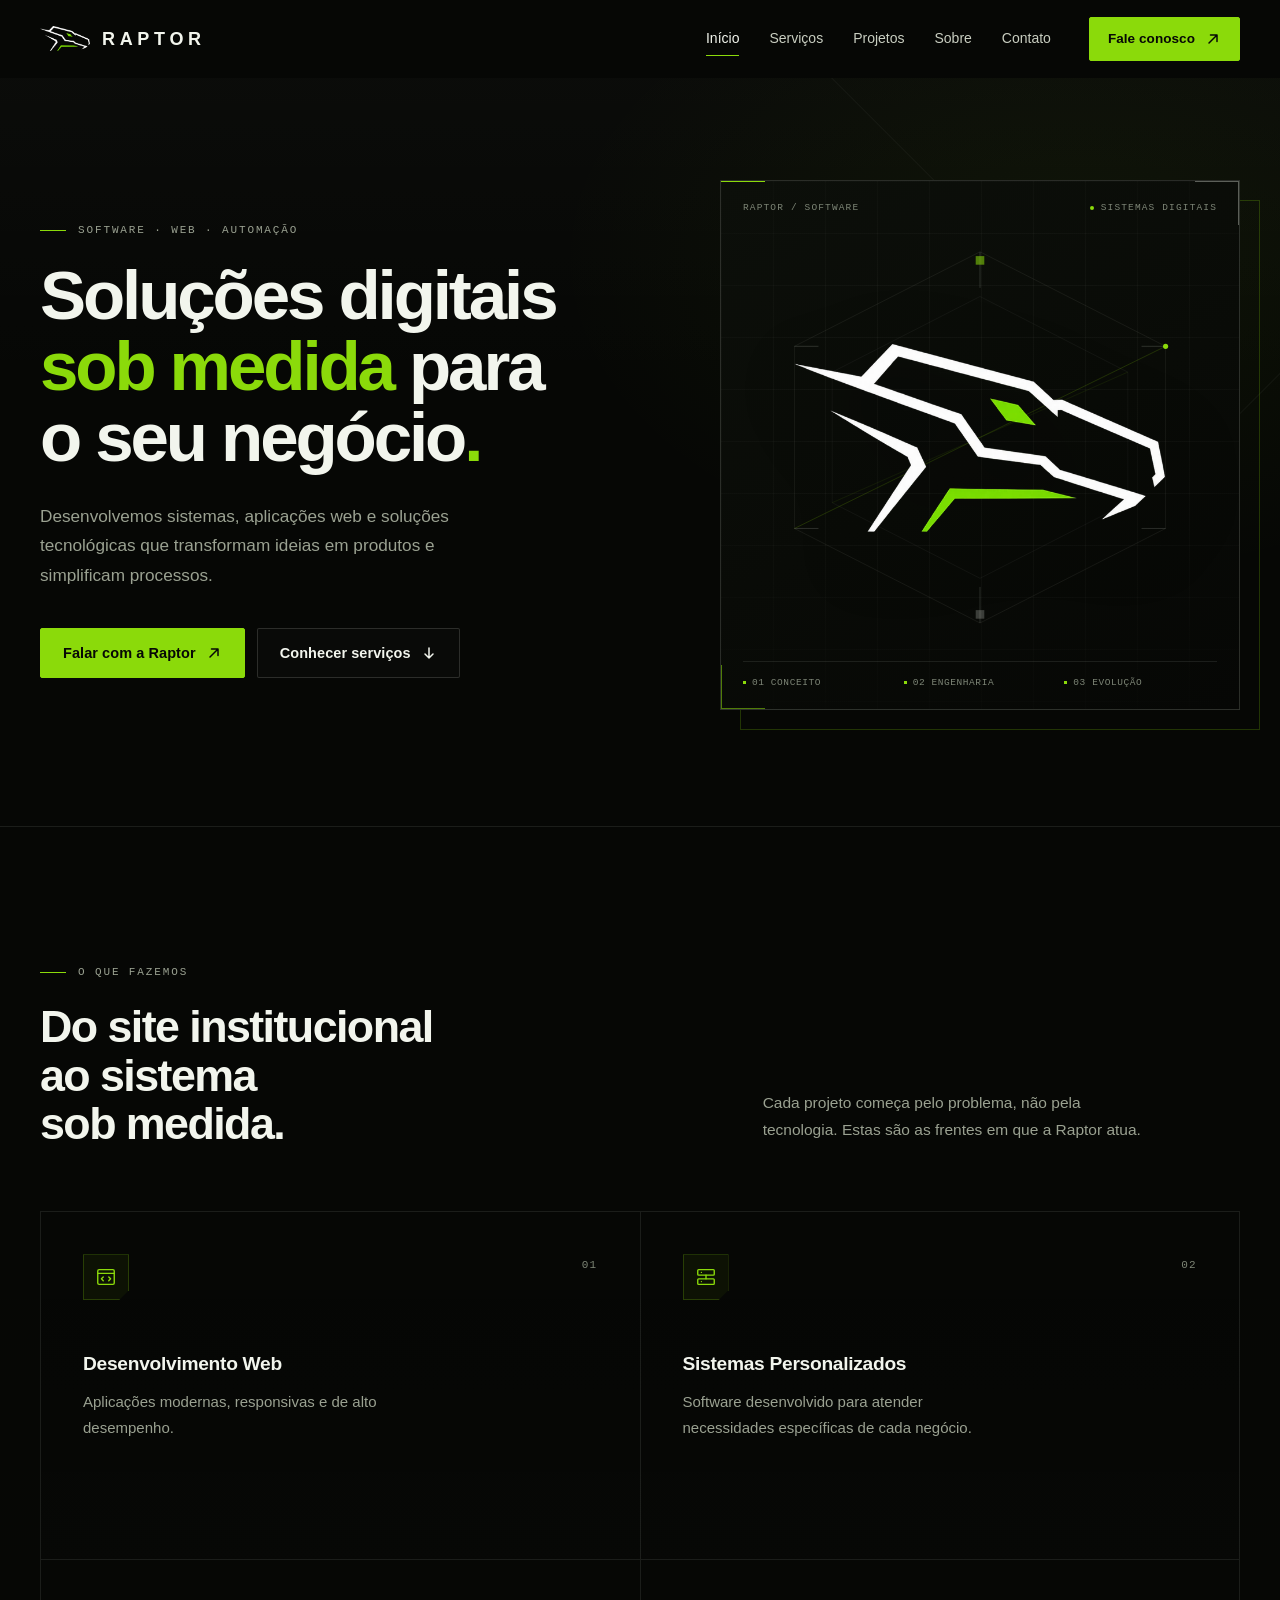
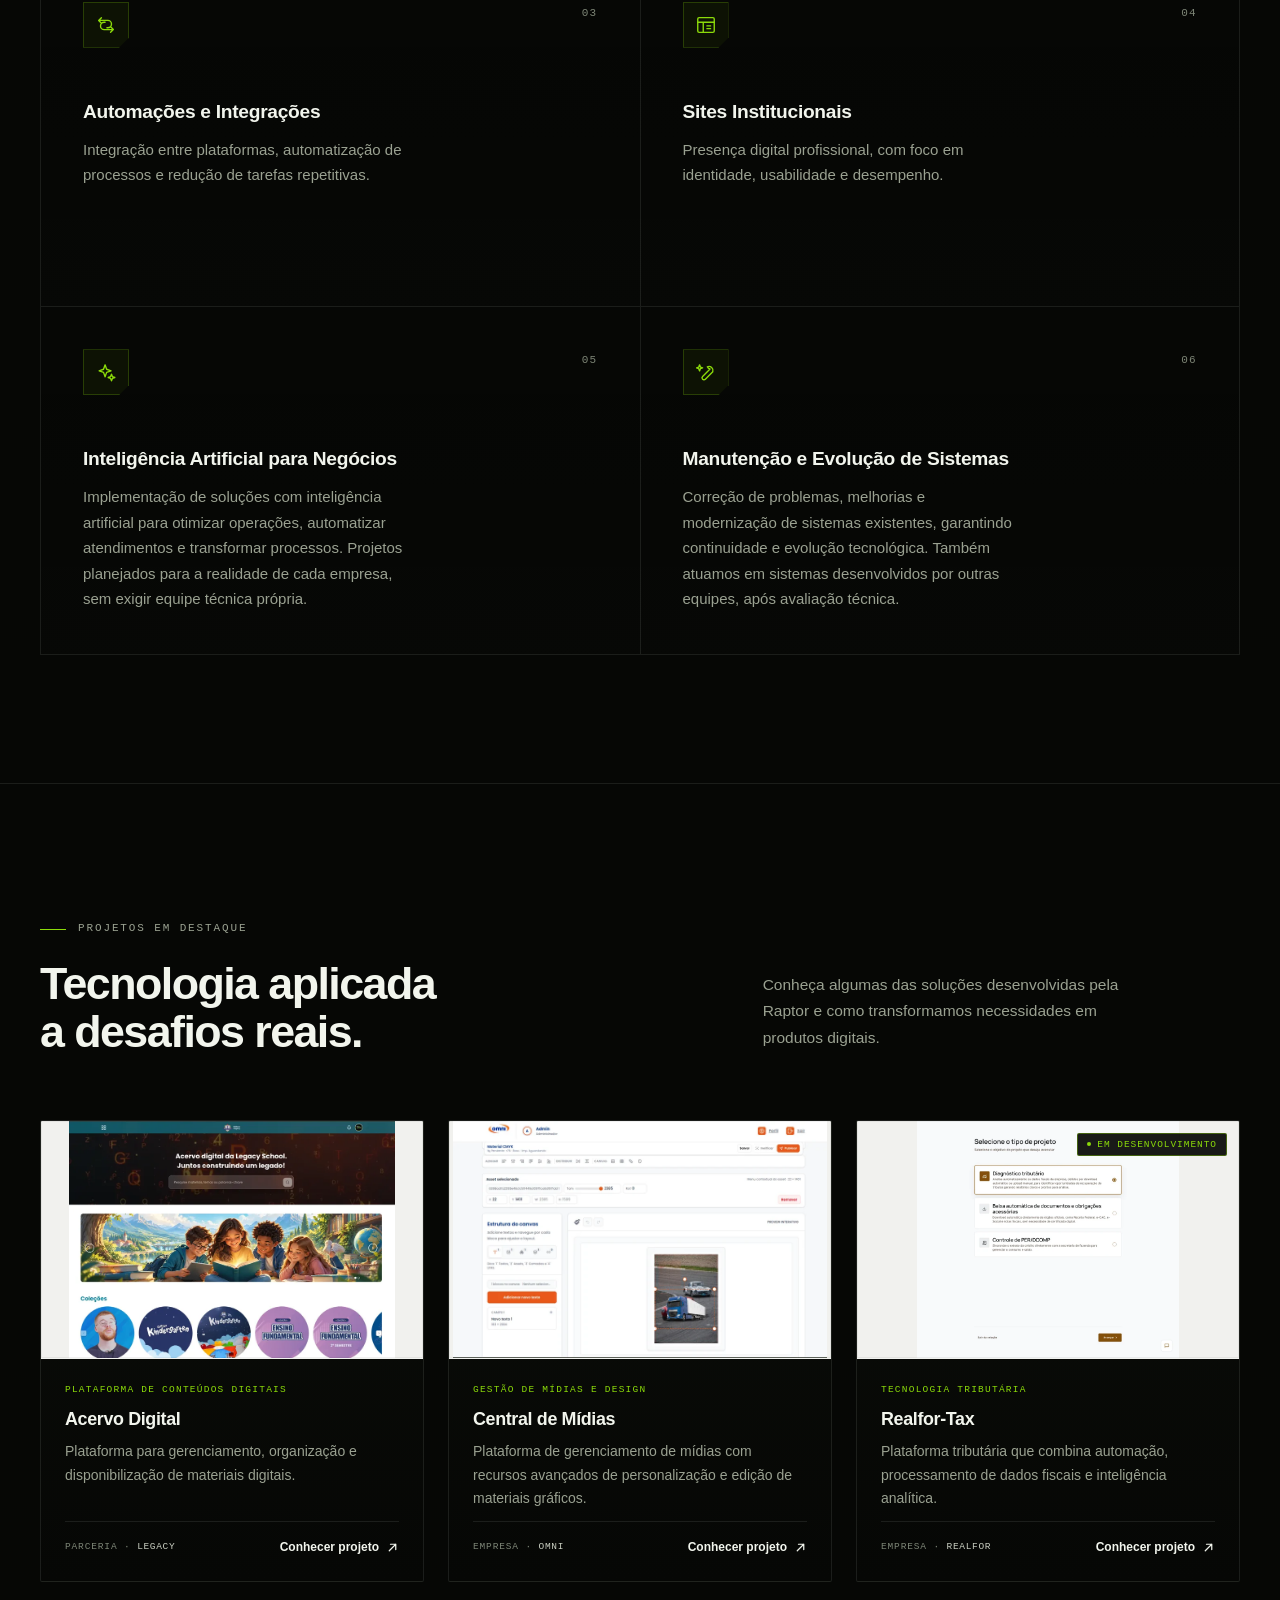
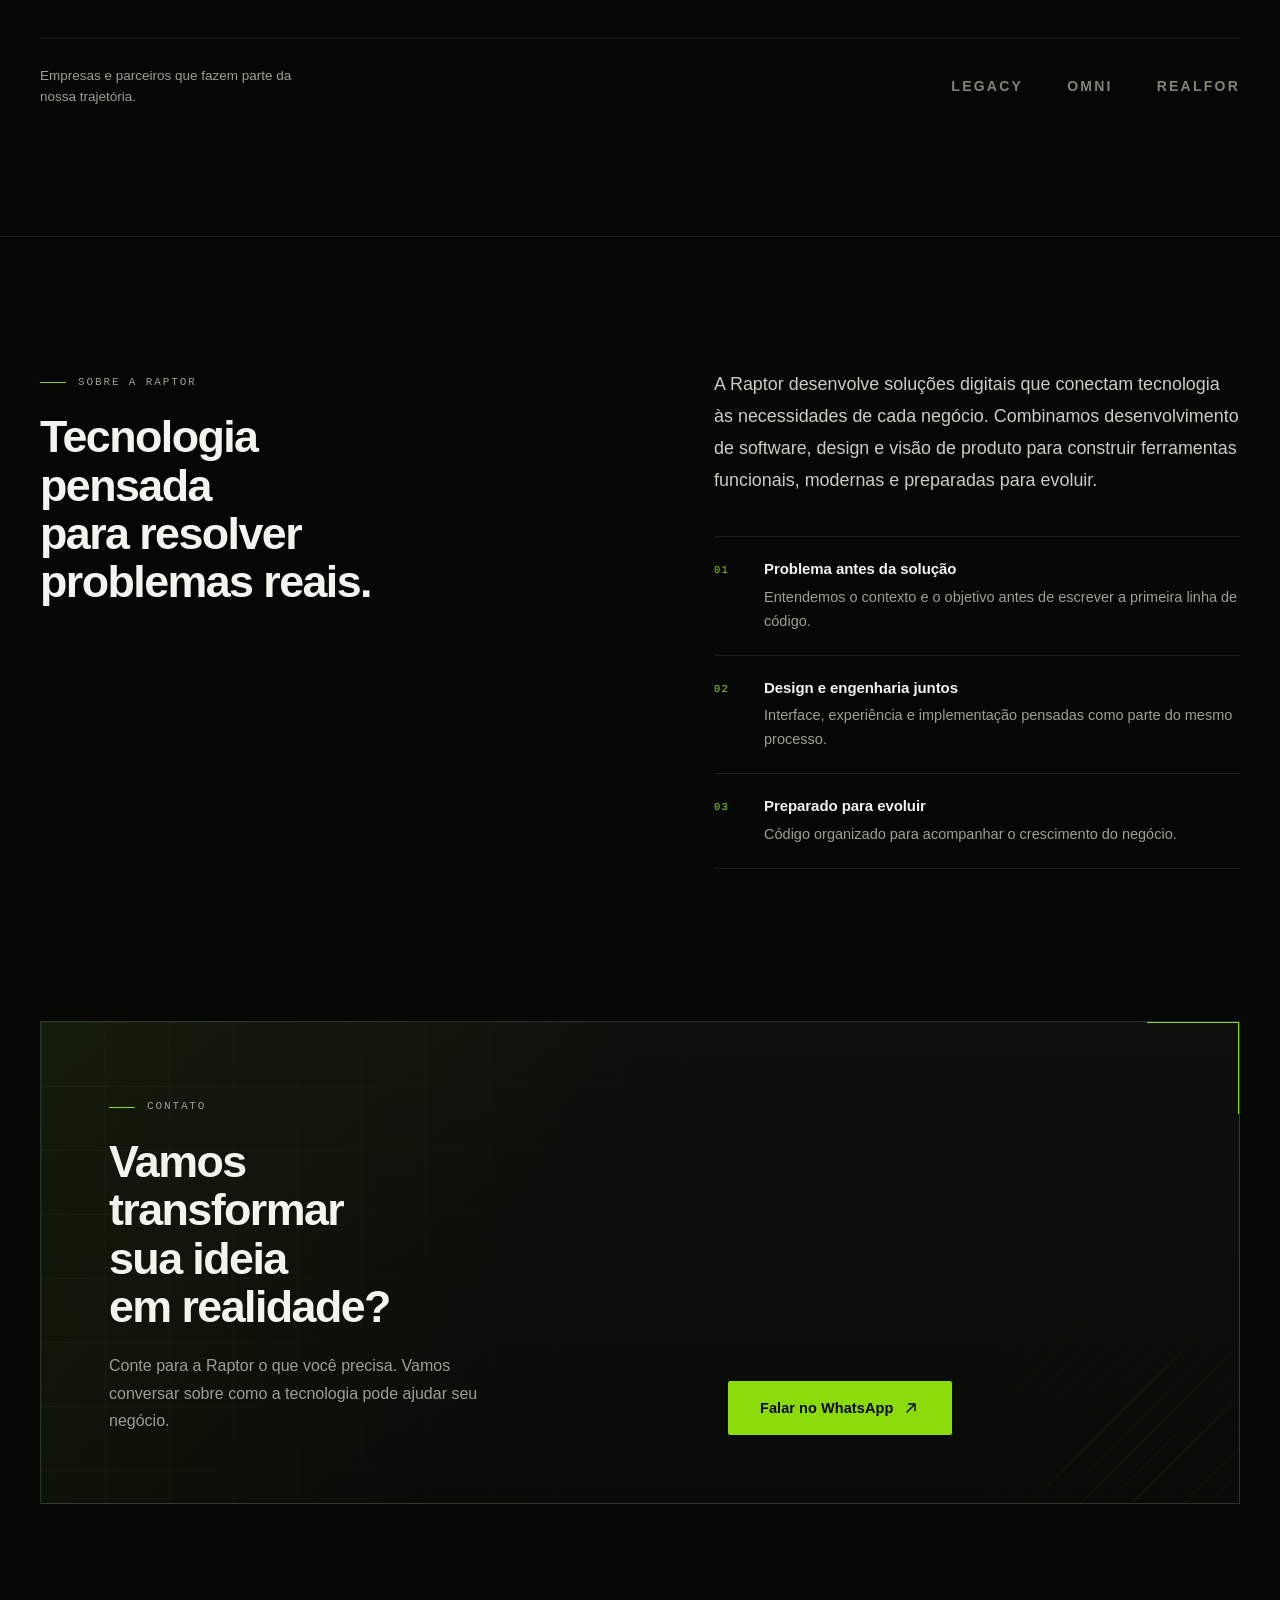
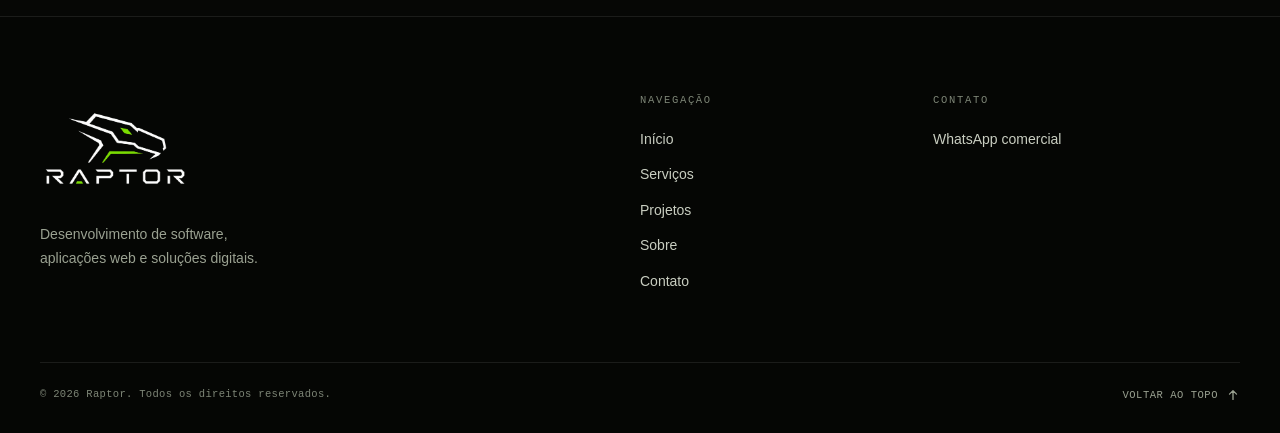
==== commit 1790e4bf: "Add new services to the homepage and update CSS for grid layout" ====
--- a/index.html
+++ b/index.html
@@ -187,6 +187,28 @@
             <h3>Sites Institucionais</h3>
             <p>Presença digital profissional, com foco em identidade, usabilidade e desempenho.</p>
           </article>
+
+          <article class="service">
+            <div class="service__top">
+              <span class="service__icon">
+                <svg viewBox="0 0 24 24" fill="none" aria-hidden="true"><path d="M11 4.2 12.7 9 17.5 10.7 12.7 12.4 11 17.2 9.3 12.4 4.5 10.7 9.3 9 11 4.2Z" stroke="currentColor" stroke-width="1.5" stroke-linejoin="round"/><path d="M18 14.4 19 17 21.6 18 19 19 18 21.6 17 19 14.4 18 17 17 18 14.4Z" stroke="currentColor" stroke-width="1.5" stroke-linejoin="round"/></svg>
+              </span>
+              <span class="service__index">05</span>
+            </div>
+            <h3>Inteligência Artificial para Negócios</h3>
+            <p>Implementação de soluções com inteligência artificial para otimizar operações, automatizar atendimentos e transformar processos. Projetos planejados para a realidade de cada empresa, sem exigir equipe técnica própria.</p>
+          </article>
+
+          <article class="service">
+            <div class="service__top">
+              <span class="service__icon">
+                <svg viewBox="0 0 24 24" fill="none" aria-hidden="true"><path d="M13.4 6.3a4.4 4.4 0 0 1 6 5.4l-8.1 8.1a2.1 2.1 0 0 1-3-3l8.1-8.1a4.4 4.4 0 0 1-3-2.4Z" stroke="currentColor" stroke-width="1.5" stroke-linecap="round" stroke-linejoin="round"/><path d="M5 4.2l.9 2.4 2.4.9-2.4.9L5 10.8l-.9-2.4-2.4-.9 2.4-.9L5 4.2Z" stroke="currentColor" stroke-width="1.5" stroke-linejoin="round"/></svg>
+              </span>
+              <span class="service__index">06</span>
+            </div>
+            <h3>Manutenção e Evolução de Sistemas</h3>
+            <p>Correção de problemas, melhorias e modernização de sistemas existentes, garantindo continuidade e evolução tecnológica. Também atuamos em sistemas desenvolvidos por outras equipes, após avaliação técnica.</p>
+          </article>
         </div>
       </div>
     </section>
--- a/assets/styles.css
+++ b/assets/styles.css
@@ -712,6 +712,16 @@
   grid-template-columns: repeat(2, minmax(0, 1fr));
   border-top: 1px solid var(--line);
   border-left: 1px solid var(--line);
+}
+
+/*
+ * Com seis serviços, as linhas do grid passam a compartilhar a mesma altura.
+ * Assim títulos longos ou descrições maiores não desalinham a seção.
+ */
+@media (min-width: 721px) {
+  .services {
+    grid-auto-rows: 1fr;
+  }
 }
 
 .service {
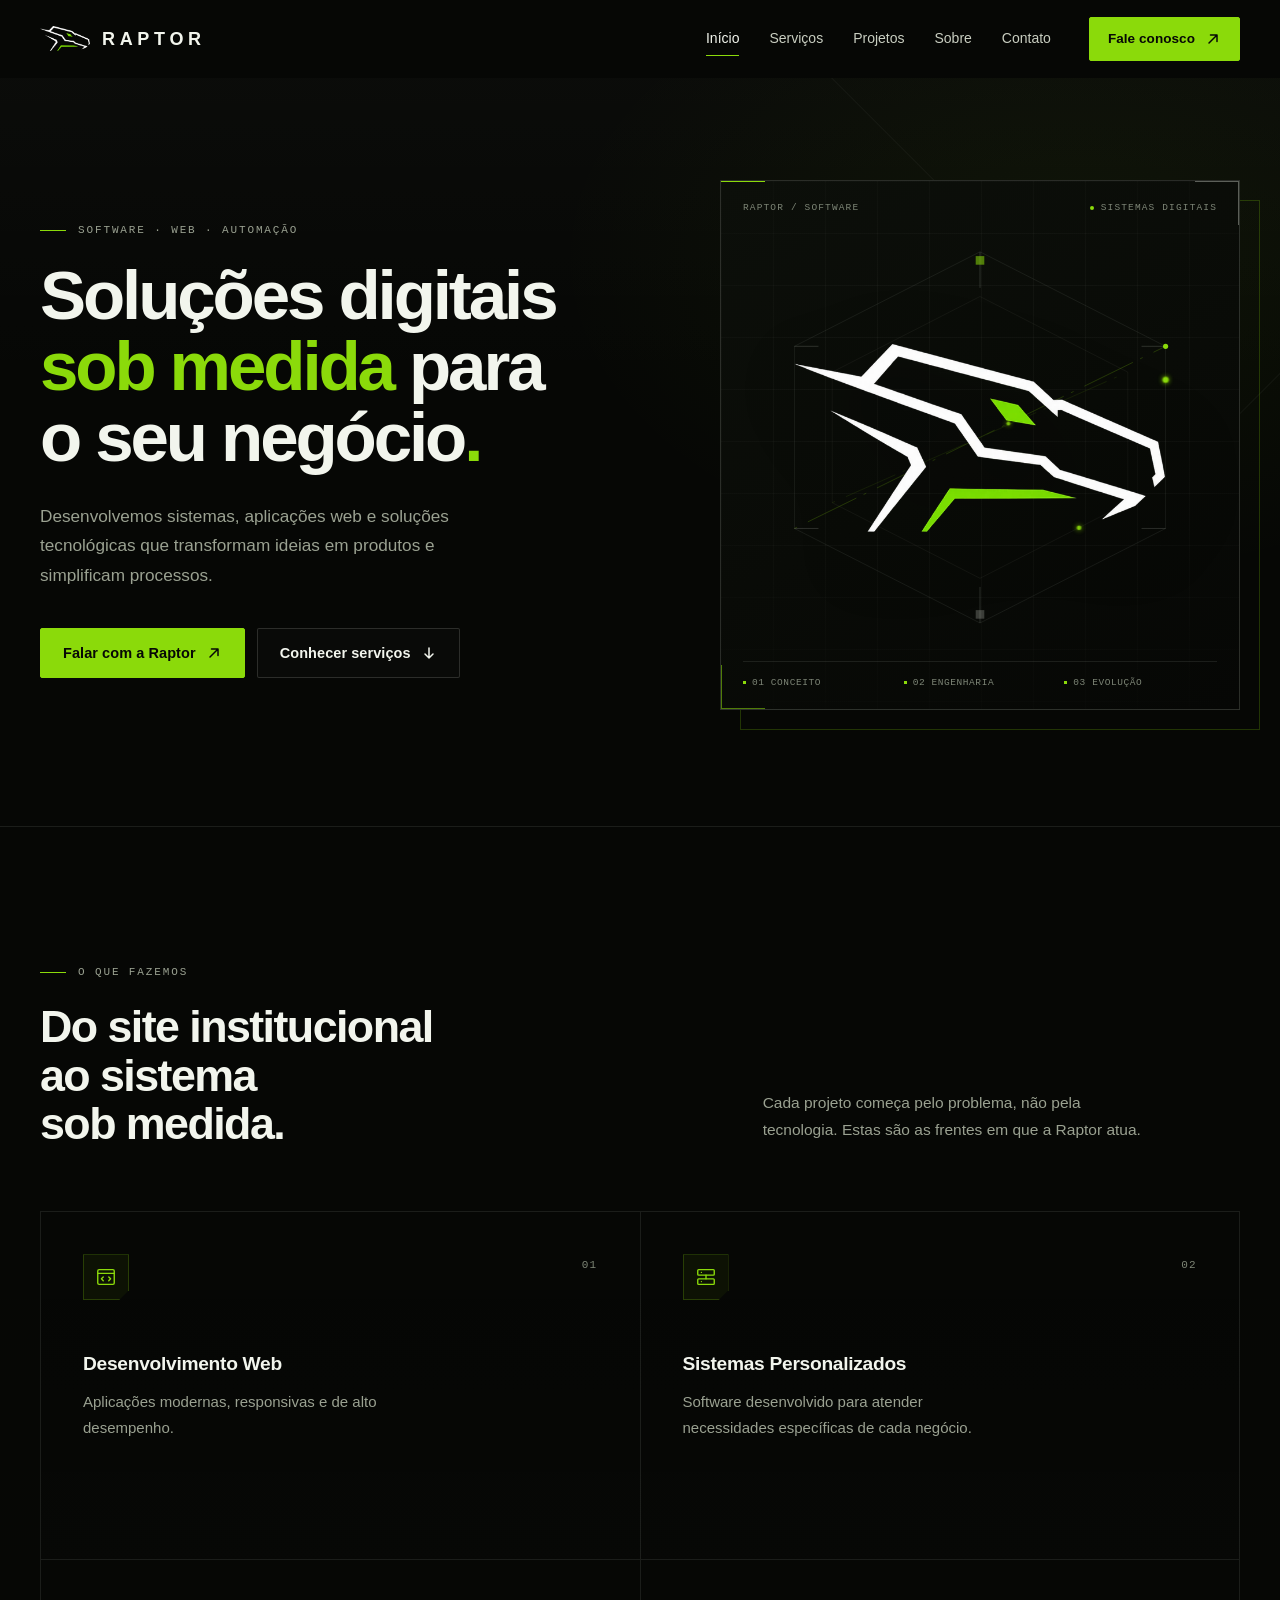
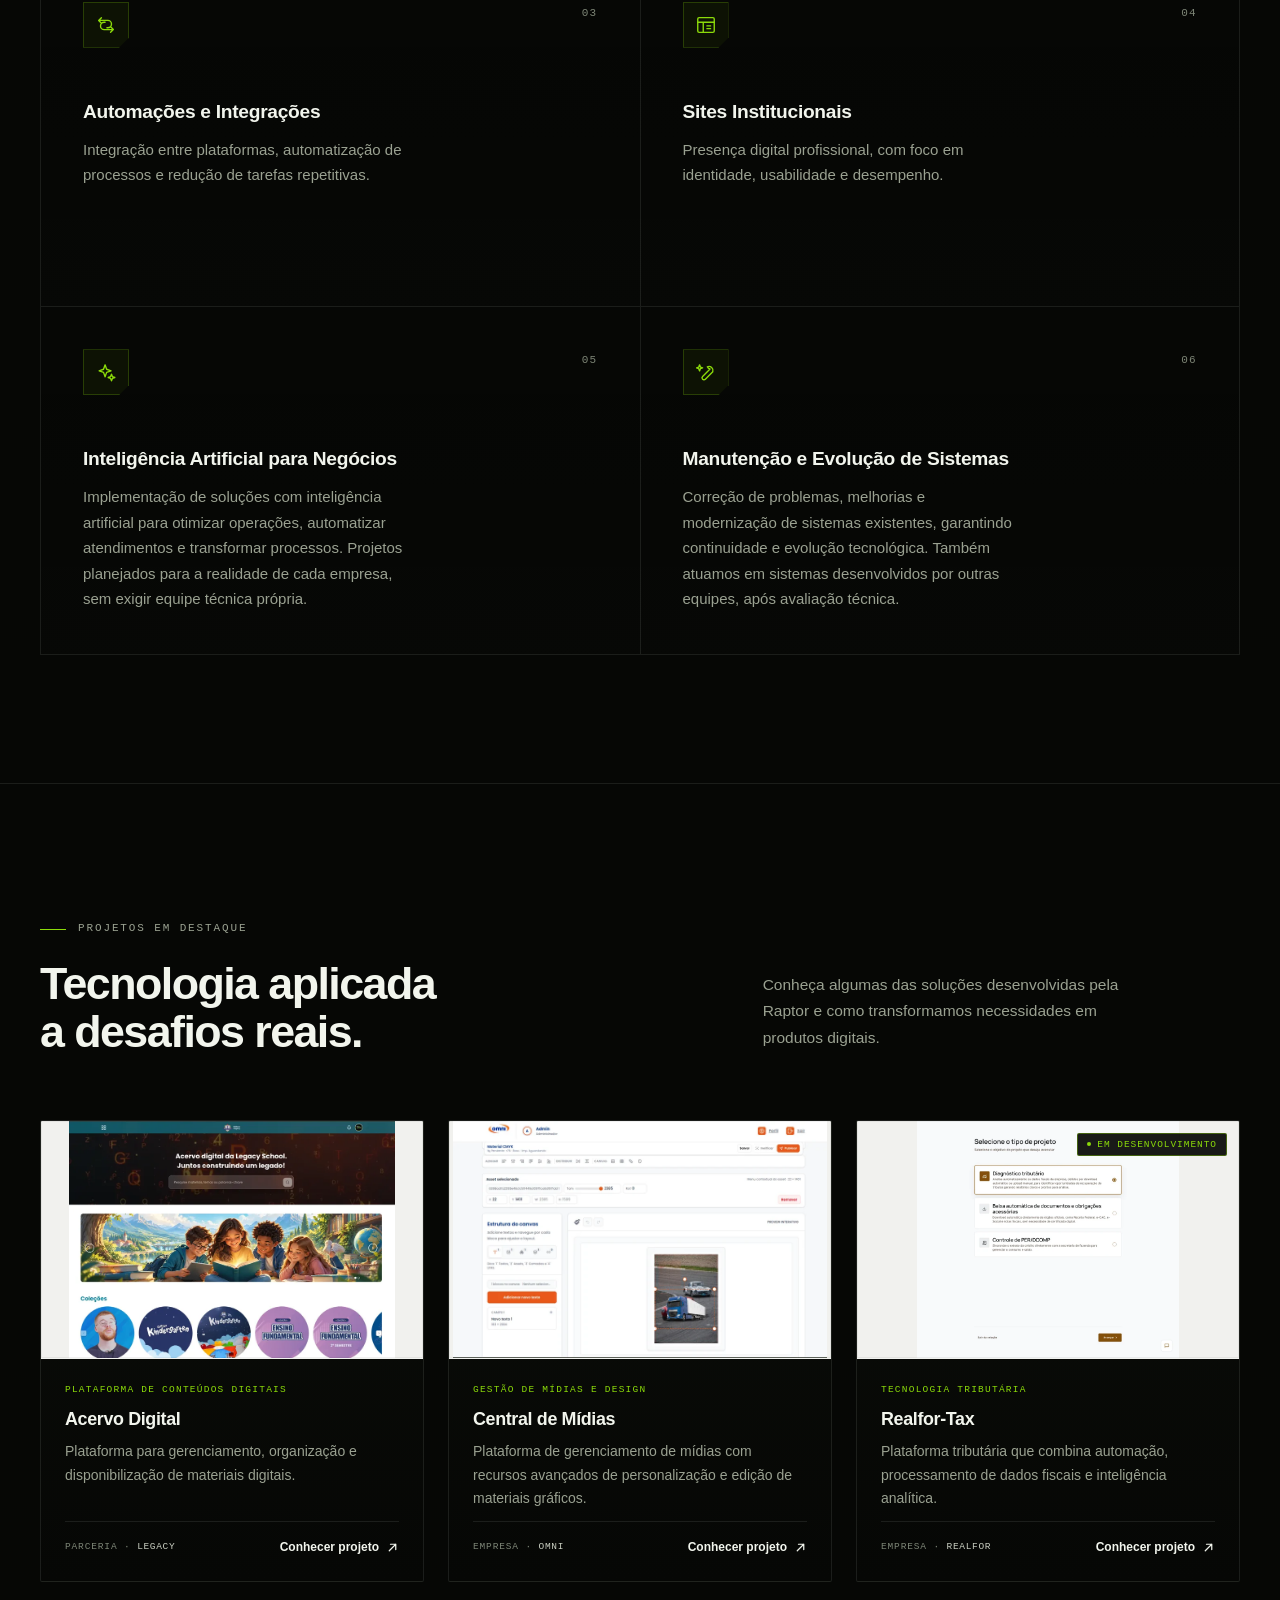
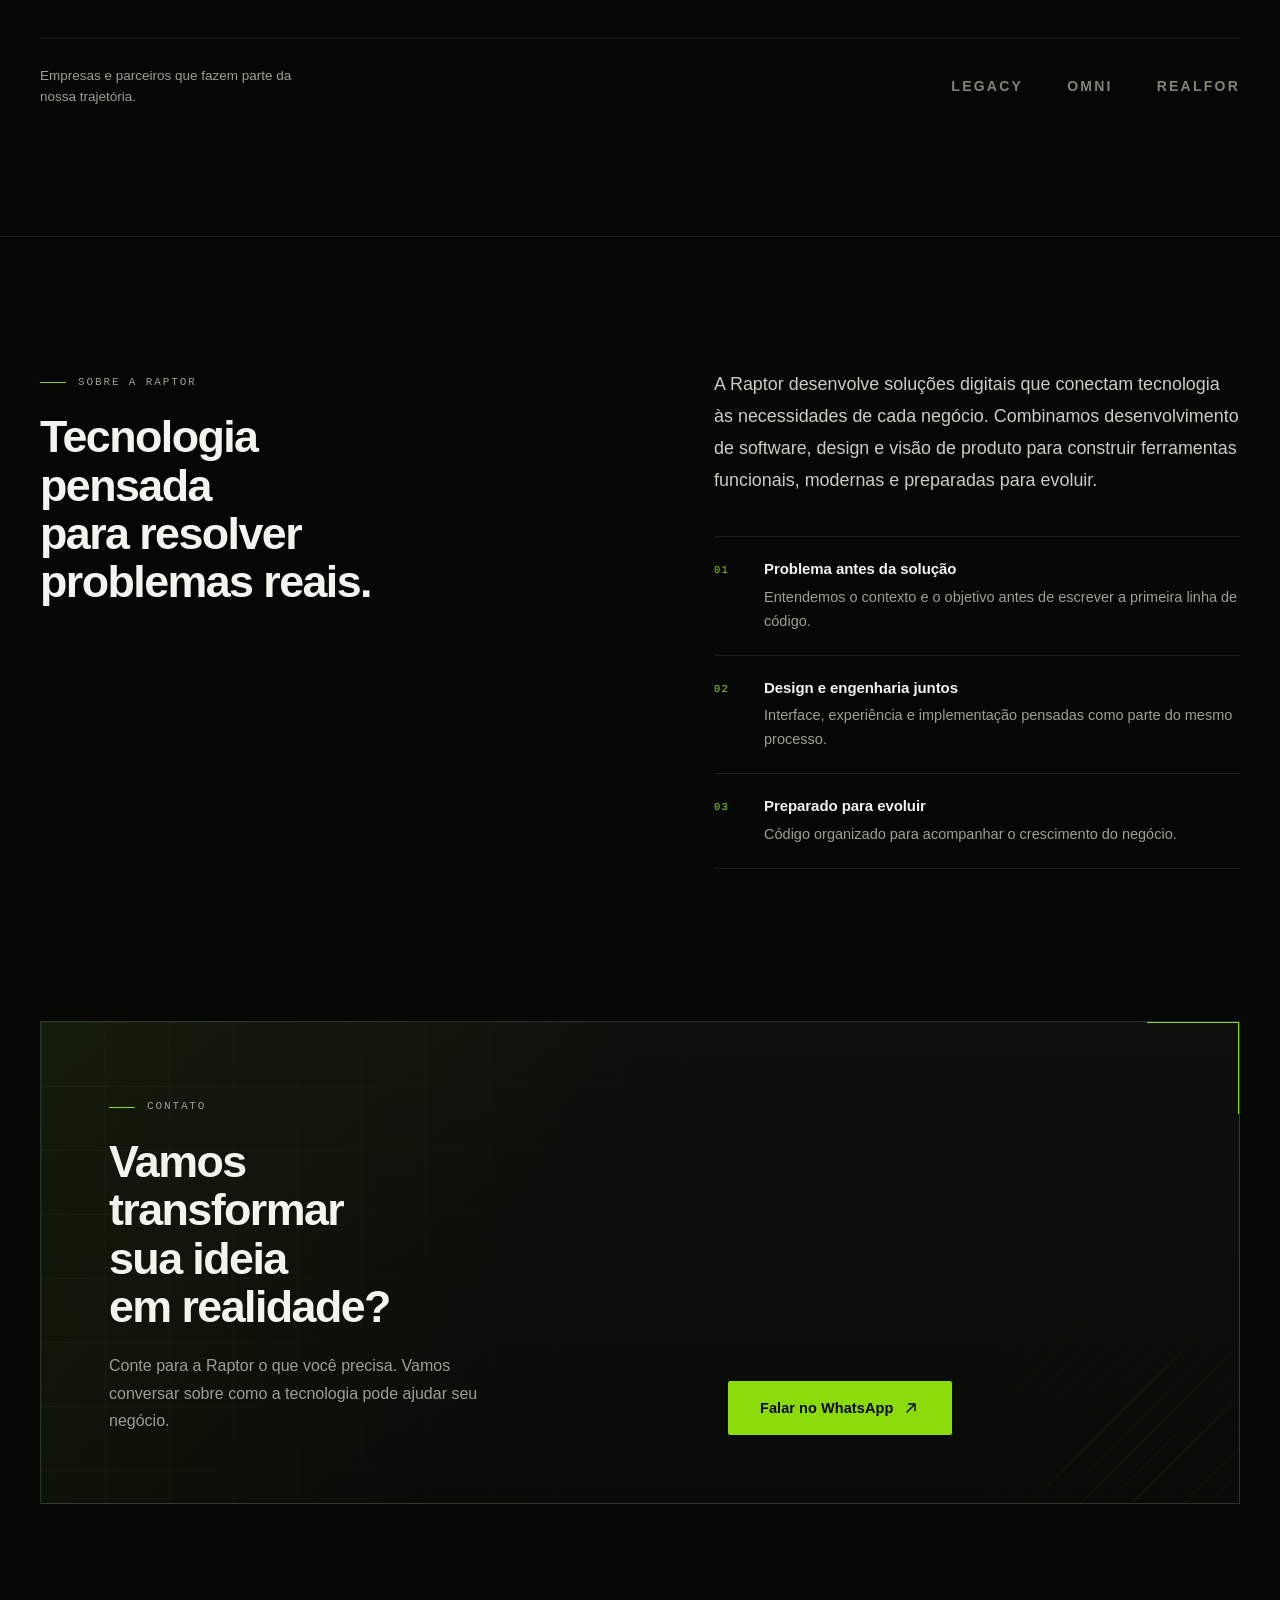
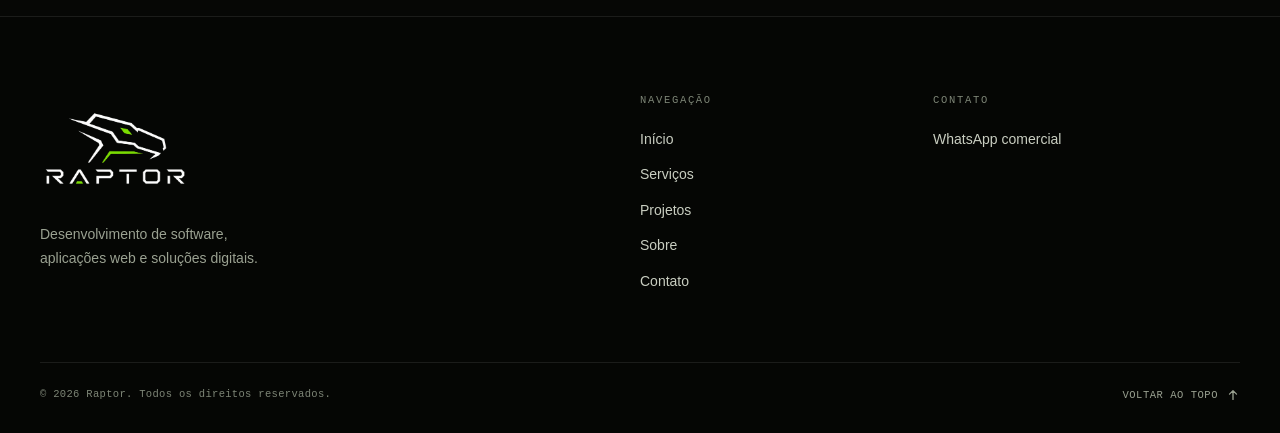
==== commit 18b486c5: "Enhance hero section with animated SVG elements and update CSS styles for improved visual effects" ====
--- a/index.html
+++ b/index.html
@@ -105,14 +105,34 @@
 
             <div class="hero__stage">
               <svg class="hero__geometry" viewBox="0 0 520 520" fill="none" preserveAspectRatio="xMidYMid meet">
-                <path d="M260 44 476 154v212L260 476 44 366V154L260 44Z" stroke="rgba(241,246,235,.075)"/>
-                <path d="M260 96 432 184v152L260 424 88 336V184L260 96Z" stroke="rgba(241,246,235,.05)"/>
-                <path d="M44 366 476 154" stroke="rgba(139,218,10,.22)"/>
-                <path d="M88 336 432 184" stroke="rgba(139,218,10,.10)"/>
+                <defs>
+                  <filter id="hero-node-glow" x="-300%" y="-300%" width="700%" height="700%">
+                    <feGaussianBlur stdDeviation="3" result="blur"/>
+                    <feMerge>
+                      <feMergeNode in="blur"/>
+                      <feMergeNode in="SourceGraphic"/>
+                    </feMerge>
+                  </filter>
+                </defs>
+                <path class="hero__circuit hero__circuit--outer" d="M260 44 476 154v212L260 476 44 366V154L260 44Z" stroke="rgba(241,246,235,.075)"/>
+                <path class="hero__circuit hero__circuit--inner" d="M260 96 432 184v152L260 424 88 336V184L260 96Z" stroke="rgba(241,246,235,.05)"/>
+                <path class="hero__circuit hero__circuit--signal" d="M44 366 476 154" stroke="rgba(139,218,10,.22)"/>
+                <path class="hero__circuit hero__circuit--signal-secondary" d="M88 336 432 184" stroke="rgba(139,218,10,.10)"/>
                 <path d="M260 44v42M260 434v42M44 154h28M448 154h28M44 366h28M448 366h28" stroke="rgba(241,246,235,.18)"/>
-                <rect x="255" y="49" width="10" height="10" fill="#8bda0a" fill-opacity=".55"/>
+                <g class="hero__moving-points" filter="url(#hero-node-glow)">
+                  <circle class="hero__moving-point hero__moving-point--one" r="3.5">
+                    <animateMotion dur="9s" repeatCount="indefinite" path="M260 44 476 154v212L260 476 44 366V154L260 44Z"/>
+                  </circle>
+                  <circle class="hero__moving-point hero__moving-point--two" r="2.6">
+                    <animateMotion dur="6.8s" begin="-2.4s" repeatCount="indefinite" path="M260 96 88 184v152l172 88 172-88V184L260 96Z"/>
+                  </circle>
+                  <circle class="hero__moving-point hero__moving-point--three" r="2.2">
+                    <animateMotion dur="4.8s" begin="-1.6s" repeatCount="indefinite" path="M44 366 476 154 44 366"/>
+                  </circle>
+                </g>
+                <rect class="hero__anchor hero__anchor--active" x="255" y="49" width="10" height="10" fill="#8bda0a" fill-opacity=".55"/>
                 <rect x="255" y="461" width="10" height="10" fill="rgba(241,246,235,.22)"/>
-                <circle cx="476" cy="154" r="3" fill="#8bda0a"/>
+                <circle class="hero__anchor hero__anchor--active hero__anchor--delayed" cx="476" cy="154" r="3" fill="#8bda0a"/>
               </svg>
               <picture class="hero__mark">
                 <source srcset="assets/logo-mark.webp" type="image/webp">
--- a/assets/styles.css
+++ b/assets/styles.css
@@ -598,6 +598,28 @@
   height: 100%;
 }
 
+.hero__circuit {
+  vector-effect: non-scaling-stroke;
+}
+
+.hero__moving-point {
+  --node-opacity: 1;
+  fill: var(--green);
+}
+
+.hero__moving-point--two {
+  --node-opacity: 0.72;
+}
+
+.hero__moving-point--three {
+  --node-opacity: 0.48;
+}
+
+.hero__anchor {
+  transform-box: fill-box;
+  transform-origin: center;
+}
+
 .hero__mark {
   position: relative;
   z-index: 1;
@@ -660,6 +682,65 @@
 
   .hero__visual {
     animation: hero-visual-in 1s 0.12s var(--ease) both;
+  }
+
+  .hero__circuit--signal,
+  .hero__circuit--signal-secondary {
+    animation: hero-circuit-flow 5.5s linear infinite;
+    stroke-dasharray: 3 12 54 8;
+  }
+
+  .hero__circuit--signal-secondary {
+    animation-duration: 7s;
+    animation-direction: reverse;
+  }
+
+  .hero__moving-point {
+    animation: hero-node-breathe 1.9s ease-in-out infinite;
+  }
+
+  .hero__moving-point--two {
+    animation-delay: -0.7s;
+  }
+
+  .hero__moving-point--three {
+    animation-delay: -1.2s;
+  }
+
+  .hero__anchor--active {
+    animation: hero-anchor-pulse 2.8s ease-in-out infinite;
+  }
+
+  .hero__anchor--delayed {
+    animation-delay: -1.4s;
+  }
+}
+
+@keyframes hero-circuit-flow {
+  to {
+    stroke-dashoffset: -77;
+  }
+}
+
+@keyframes hero-node-breathe {
+  0%,
+  100% {
+    opacity: 0.22;
+  }
+  48% {
+    opacity: var(--node-opacity);
+  }
+}
+
+@keyframes hero-anchor-pulse {
+  0%,
+  100% {
+    opacity: 0.4;
+    transform: scale(0.84);
+  }
+  50% {
+    opacity: 0.92;
+    transform: scale(1.18);
   }
 }
 
@@ -1341,6 +1422,10 @@
     animation-iteration-count: 1 !important;
     transition-duration: 0.001ms !important;
   }
+
+  .hero__moving-points {
+    display: none;
+  }
 }
 
 /* ==========================================================================
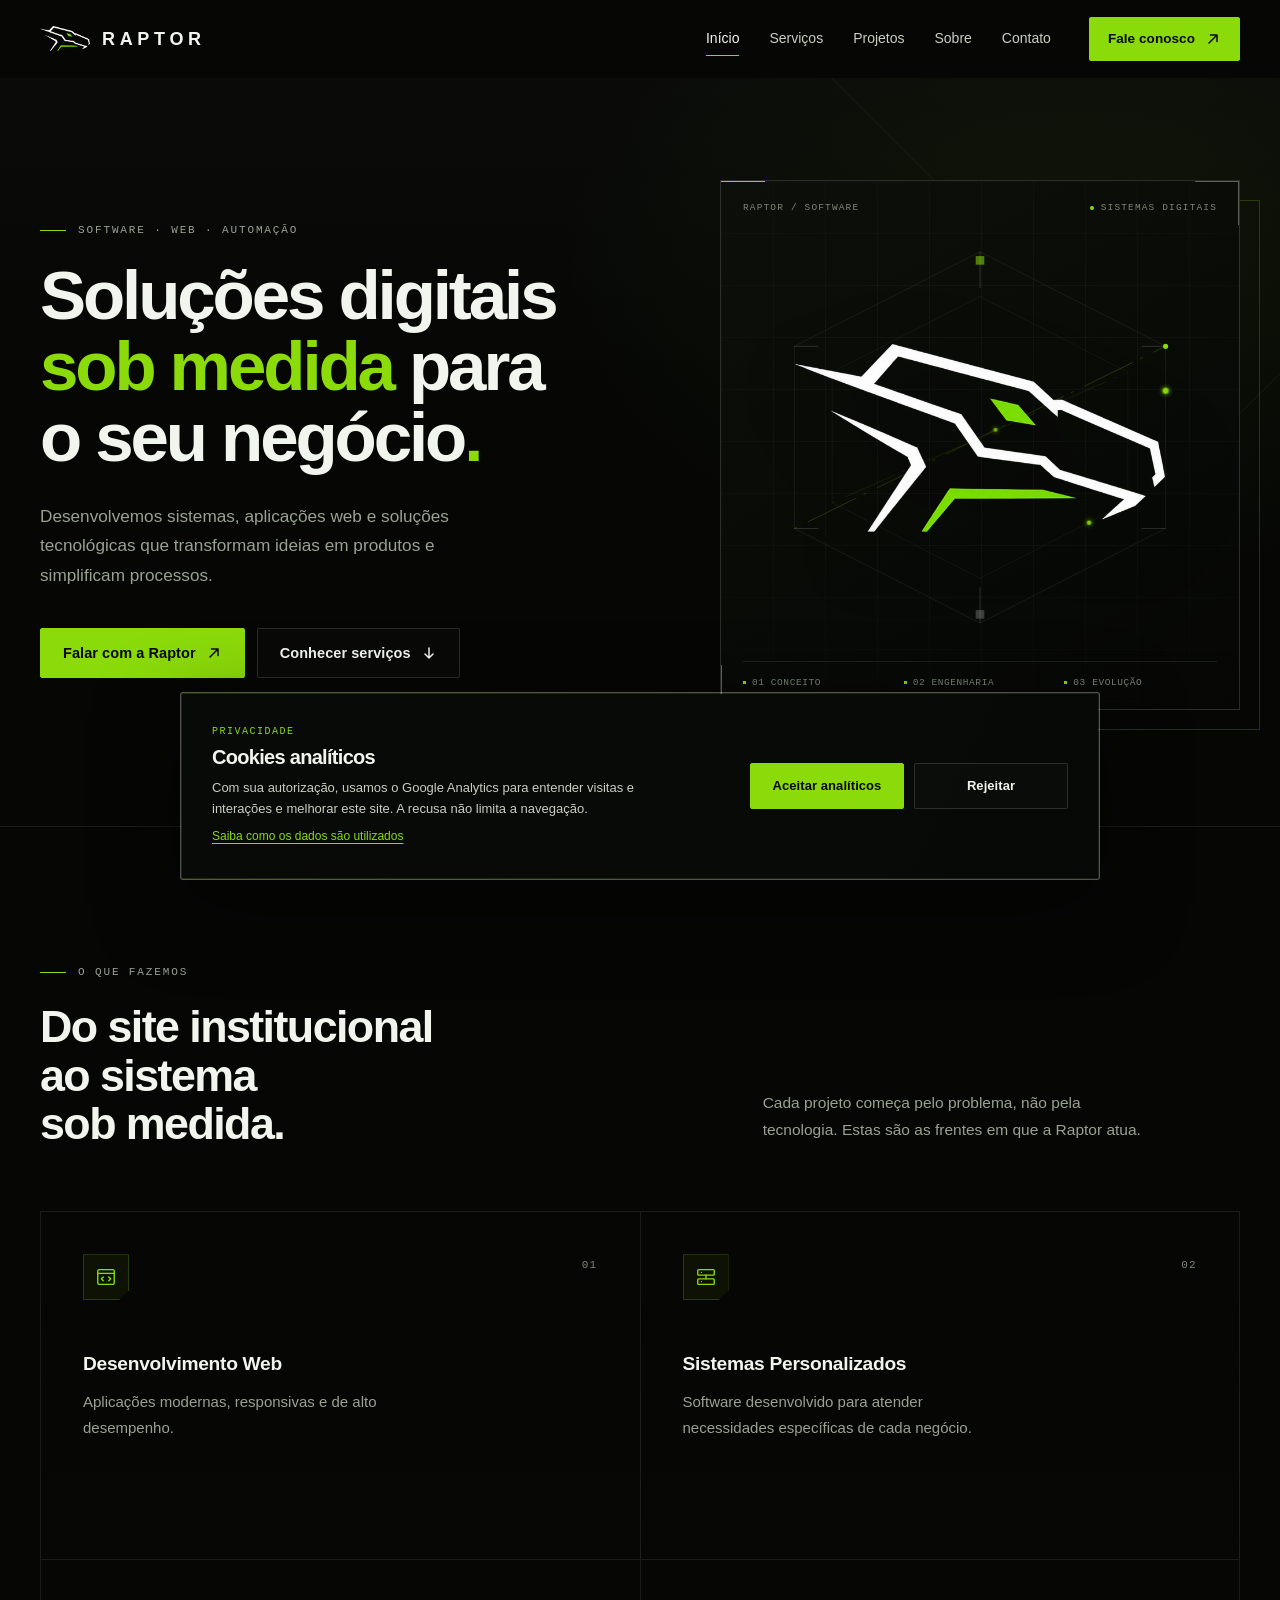
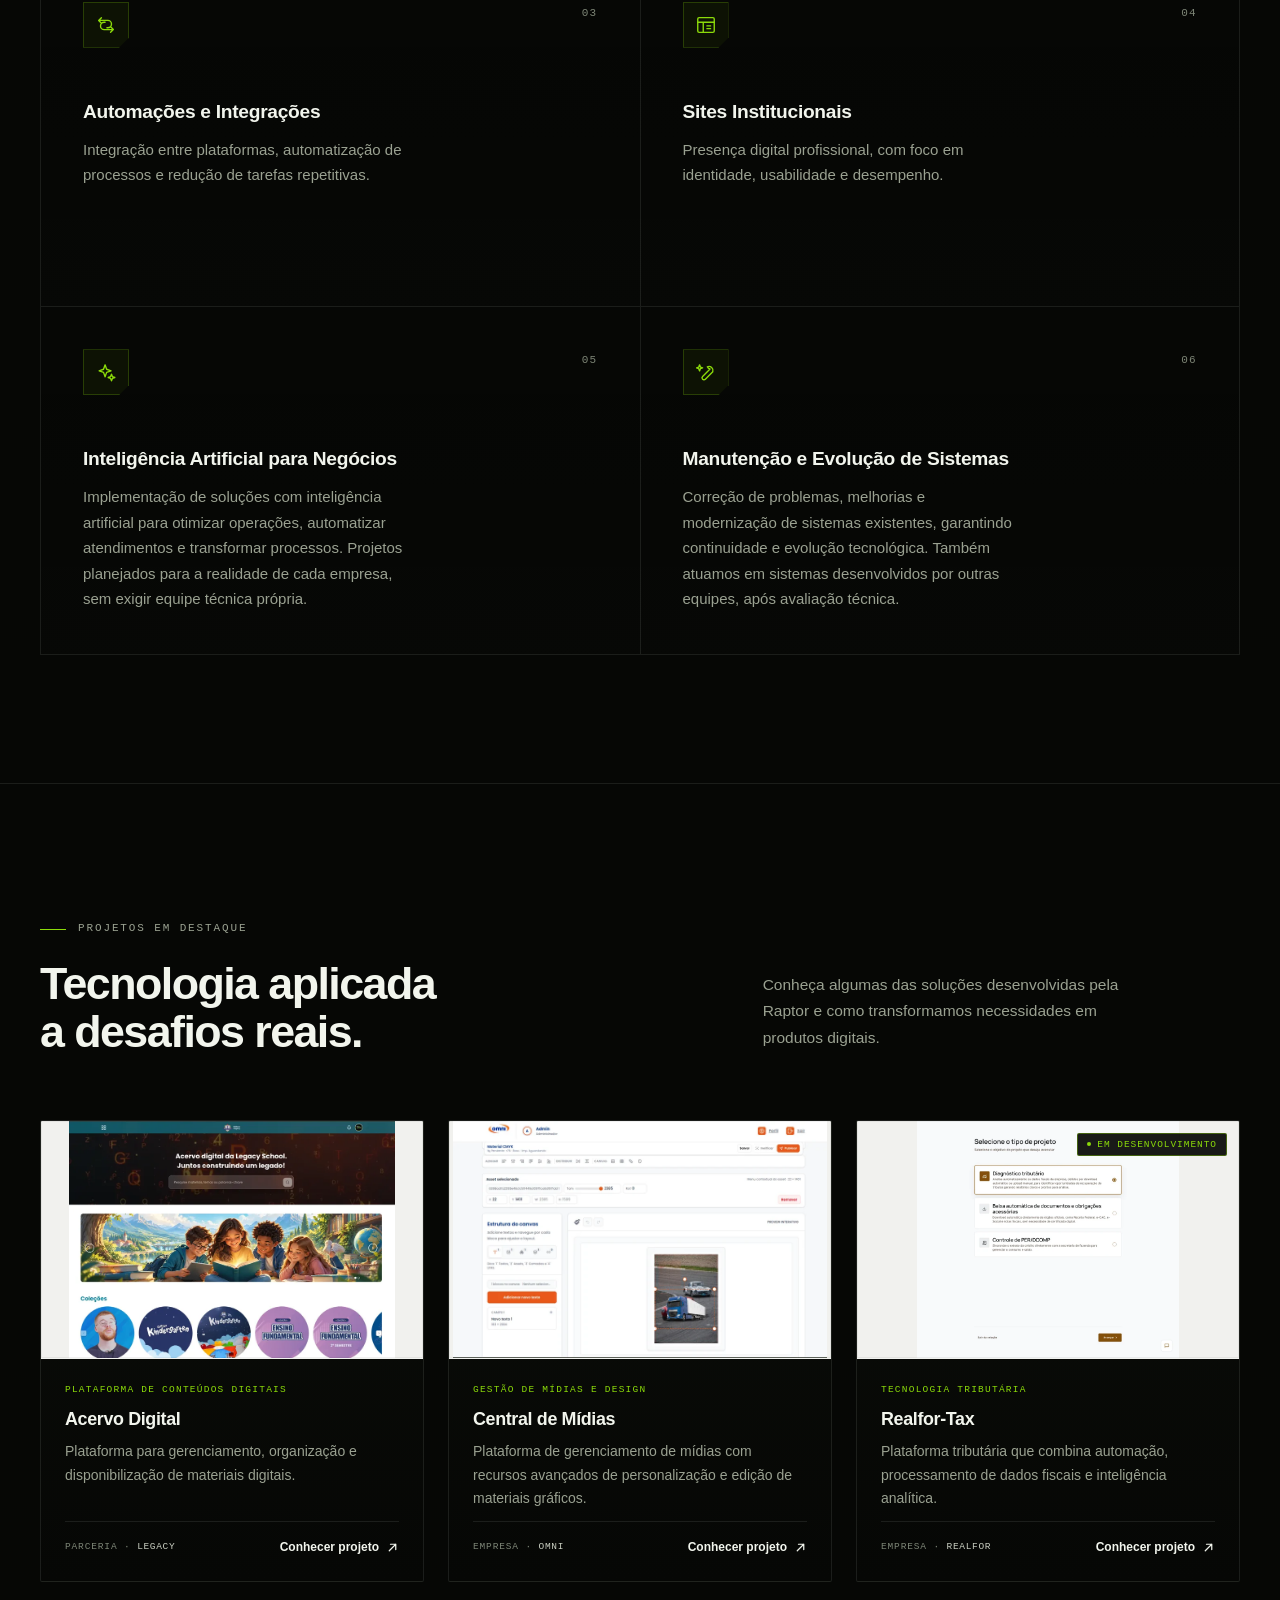
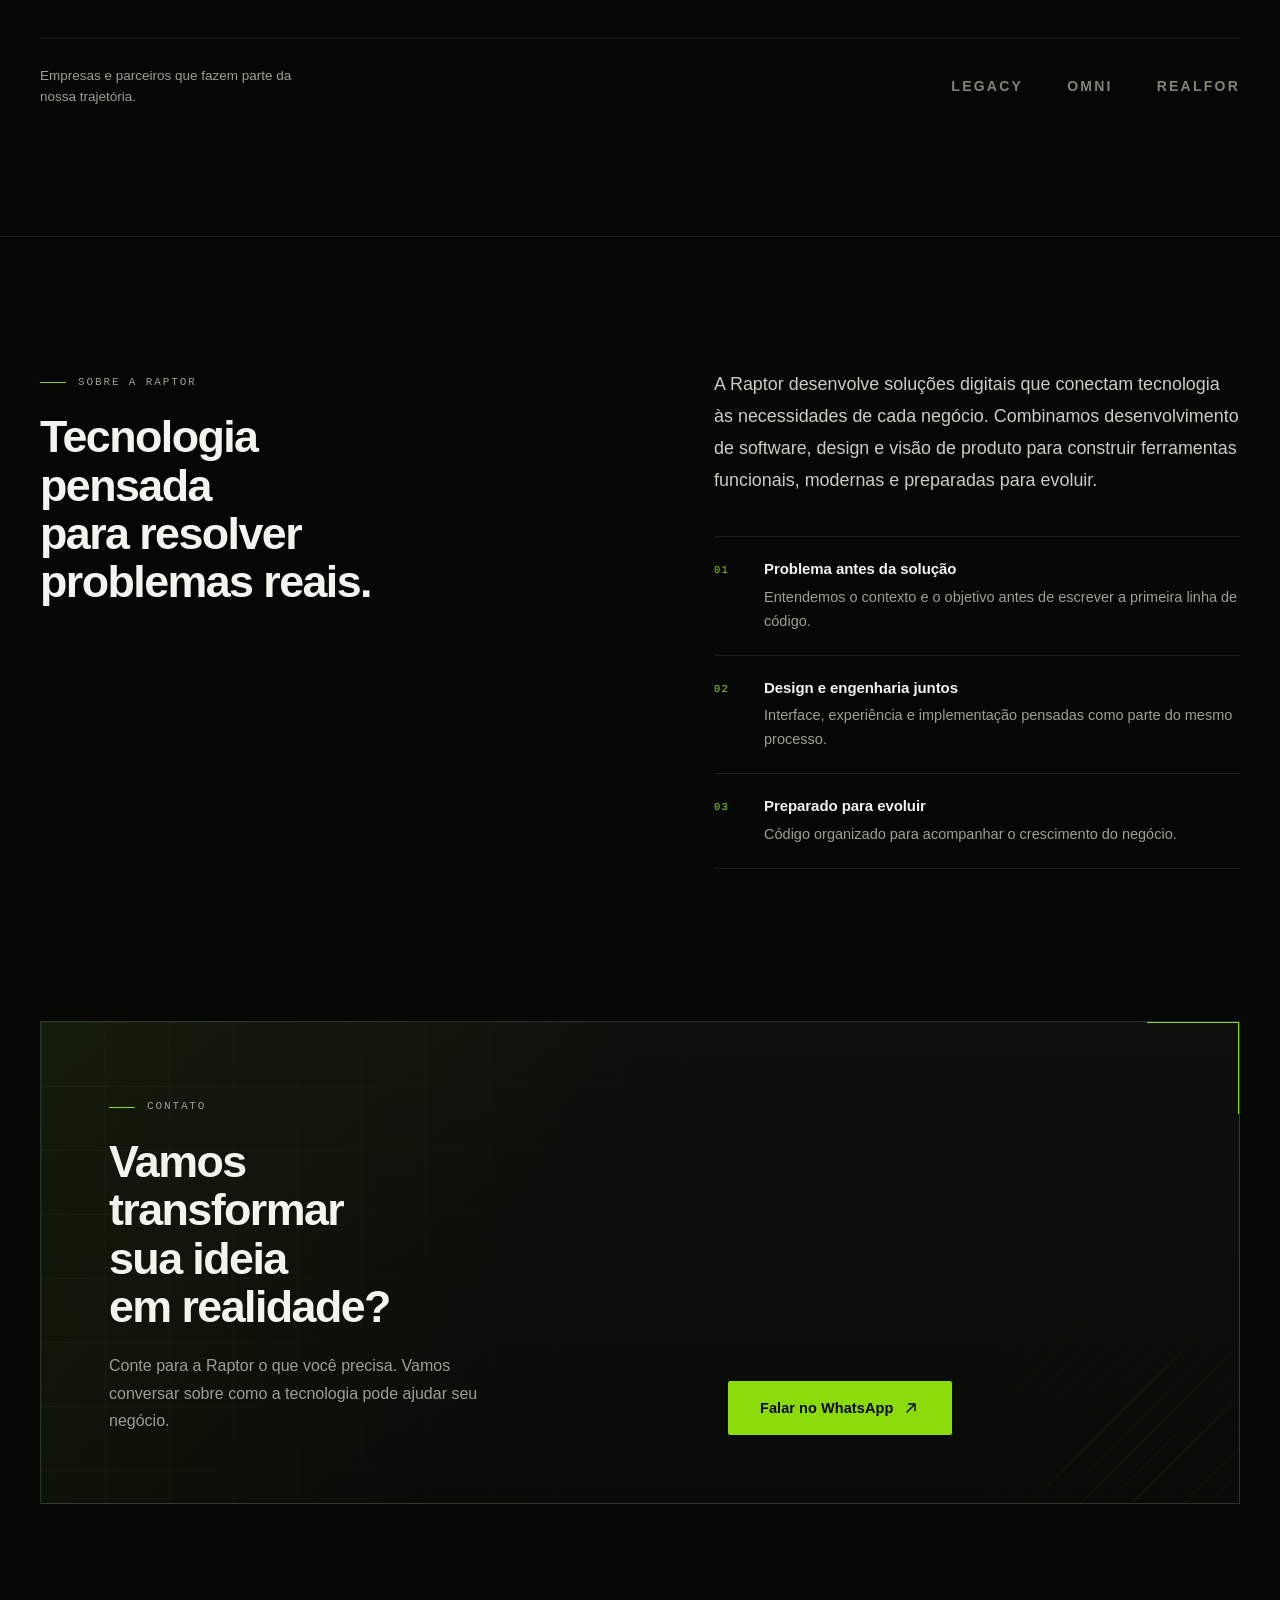
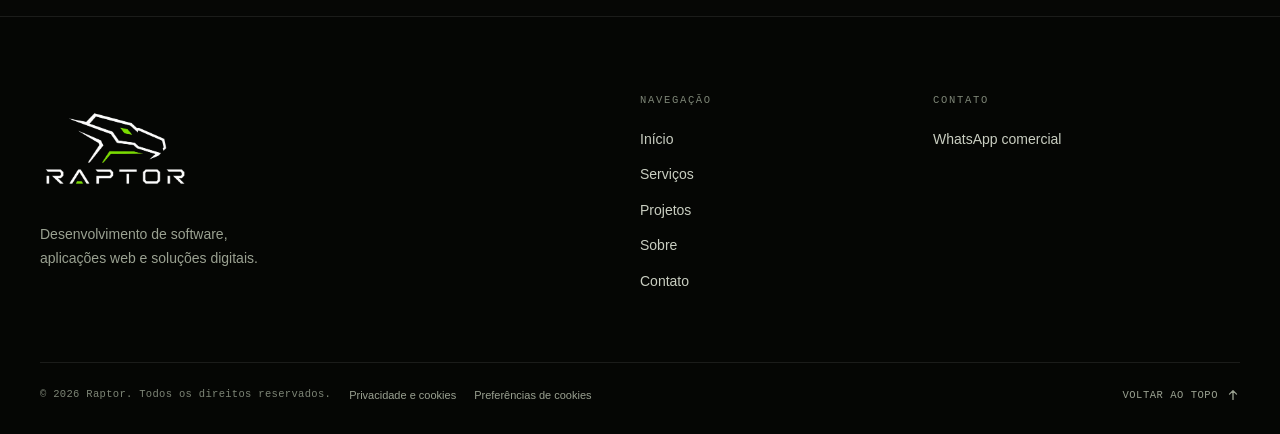
==== commit 2b082b35: "Add Google Analytics integration and privacy policy page. Update footer with cookie preferences and " ====
--- a/index.html
+++ b/index.html
@@ -32,6 +32,7 @@
 
   <script>document.documentElement.classList.replace('no-js', 'js');</script>
   <script src="assets/config.js" defer></script>
+  <script src="assets/analytics.js" defer></script>
   <script src="assets/main.js" defer></script>
 </head>
 <body>
@@ -441,7 +442,11 @@
       </div>
 
       <div class="footer__bottom">
-        <p>© <span data-year>2026</span> Raptor. Todos os direitos reservados.</p>
+        <div class="footer__legal">
+          <p>© <span data-year>2026</span> Raptor. Todos os direitos reservados.</p>
+          <a href="privacidade.html">Privacidade e cookies</a>
+          <button class="footer__link--button" type="button" data-cookie-settings hidden>Preferências de cookies</button>
+        </div>
         <a class="footer__top" href="#inicio">
           Voltar ao topo
           <svg viewBox="0 0 16 16" fill="none" aria-hidden="true"><path d="M8 13V3M4 7l4-4 4 4" stroke="currentColor" stroke-width="1.5" stroke-linecap="round" stroke-linejoin="round"/></svg>
--- a/assets/styles.css
+++ b/assets/styles.css
@@ -1100,6 +1100,13 @@
   color: var(--green);
 }
 
+.footer__link--button {
+  padding: 0;
+  border: 0;
+  background: none;
+  cursor: pointer;
+}
+
 .footer__bottom {
   display: flex;
   align-items: center;
@@ -1116,6 +1123,25 @@
   font-size: 10.5px;
   letter-spacing: 0.03em;
   line-height: 1.5;
+}
+
+.footer__legal {
+  display: flex;
+  flex-wrap: wrap;
+  align-items: center;
+  gap: 8px 18px;
+}
+
+.footer__legal a,
+.footer__legal button {
+  color: var(--muted);
+  font-size: 11px;
+  transition: color 0.2s var(--ease);
+}
+
+.footer__legal a:hover,
+.footer__legal button:hover {
+  color: var(--green);
 }
 
 .footer__top {
@@ -1142,6 +1168,136 @@
 
 .footer__top:hover svg {
   transform: translateY(-2px);
+}
+
+/* Consentimento de cookies ----------------------------------------------- */
+
+.cookie-consent {
+  position: fixed;
+  z-index: 400;
+  right: 20px;
+  bottom: 20px;
+  left: 20px;
+  max-width: 920px;
+  margin-inline: auto;
+  padding: 1px;
+  border: 1px solid var(--line-strong);
+  border-radius: 3px;
+  background: linear-gradient(115deg, rgba(139, 218, 10, 0.18), var(--line));
+  box-shadow: 0 24px 80px rgba(0, 0, 0, 0.52);
+}
+
+.cookie-consent__content {
+  display: grid;
+  grid-template-columns: minmax(0, 1fr) auto;
+  align-items: center;
+  gap: clamp(24px, 5vw, 54px);
+  padding: clamp(22px, 3vw, 30px);
+  background: rgba(8, 10, 7, 0.98);
+}
+
+.cookie-consent__eyebrow {
+  margin-bottom: 7px;
+  color: var(--green);
+  font-family: var(--font-mono);
+  font-size: 10px;
+  letter-spacing: 0.15em;
+  text-transform: uppercase;
+}
+
+.cookie-consent h2 {
+  margin-bottom: 8px;
+  font-size: 20px;
+}
+
+.cookie-consent__copy > p:not(.cookie-consent__eyebrow) {
+  max-width: 62ch;
+  color: var(--text-soft);
+  font-size: 13px;
+  line-height: 1.65;
+}
+
+.cookie-consent__copy a {
+  display: inline-block;
+  margin-top: 8px;
+  color: var(--green);
+  font-size: 12px;
+  text-decoration: underline;
+  text-underline-offset: 3px;
+}
+
+.cookie-consent__actions {
+  display: grid;
+  grid-template-columns: 1fr 1fr;
+  gap: 10px;
+}
+
+.cookie-consent__actions .btn {
+  min-width: 154px;
+  min-height: 46px;
+  padding-inline: 16px;
+  font-size: 13px;
+}
+
+/* Política de privacidade ------------------------------------------------ */
+
+.policy-page {
+  padding-block: calc(var(--header-h) + 64px) clamp(84px, 10vw, 128px);
+}
+
+.policy-page__header {
+  max-width: 780px;
+  margin-bottom: 54px;
+}
+
+.policy-page__header h1 {
+  margin-bottom: 18px;
+  font-size: clamp(2.5rem, 7vw, 5rem);
+  line-height: 0.98;
+}
+
+.policy-page__header > p:not(.eyebrow) {
+  color: var(--muted);
+}
+
+.policy-page__content {
+  display: grid;
+  gap: 38px;
+  max-width: 820px;
+}
+
+.policy-page__content section {
+  padding-top: 30px;
+  border-top: 1px solid var(--line);
+}
+
+.policy-page__content h2 {
+  margin-bottom: 12px;
+  font-size: clamp(1.4rem, 3vw, 2rem);
+}
+
+.policy-page__content p,
+.policy-page__content li {
+  color: var(--text-soft);
+  line-height: 1.75;
+}
+
+.policy-page__content p + p {
+  margin-top: 12px;
+}
+
+.policy-page__content ul {
+  display: grid;
+  gap: 8px;
+  margin-top: 14px;
+  padding-left: 20px;
+  list-style: disc;
+}
+
+.policy-page__content a {
+  color: var(--green);
+  text-decoration: underline;
+  text-underline-offset: 3px;
 }
 
 /* Responsive -------------------------------------------------------------- */
@@ -1312,9 +1468,28 @@
     align-items: flex-start;
     gap: 14px;
   }
+
+  .cookie-consent__content {
+    grid-template-columns: minmax(0, 1fr);
+    gap: 20px;
+  }
+
+  .cookie-consent__actions .btn {
+    width: 100%;
+  }
 }
 
 @media (max-width: 560px) {
+  .cookie-consent {
+    right: 10px;
+    bottom: 10px;
+    left: 10px;
+  }
+
+  .cookie-consent__actions {
+    grid-template-columns: minmax(0, 1fr);
+  }
+
   .brand__mark {
     width: 42px;
   }
